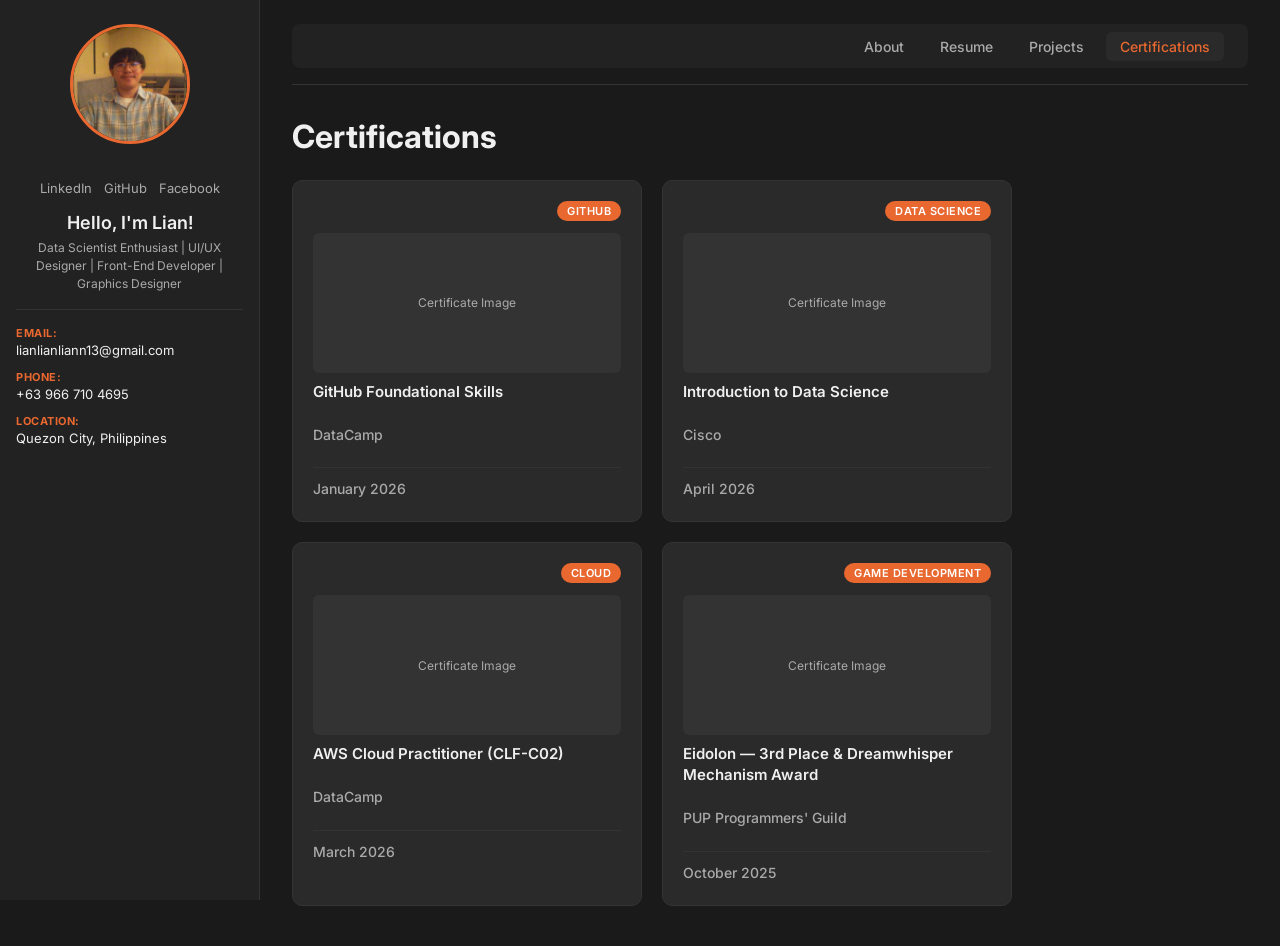
==== certifications.html @ b94e9b2d "fix: certs information" ====
<!DOCTYPE html>
<html lang="en">
<head>
    <meta charset="UTF-8">
    <meta name="viewport" content="width=device-width, initial-scale=1.0">
    <title>Certifications - Portfolio ni Lian</title>
    <link rel="preconnect" href="https://fonts.googleapis.com">
    <link rel="preconnect" href="https://fonts.gstatic.com" crossorigin>
    <link href="https://fonts.googleapis.com/css2?family=Inter:wght@300;400;500;600;700&display=swap" rel="stylesheet">
    <!-- External CSS -->
    <link rel="stylesheet" href="style.css">
</head>
<body>

    <div class="layout-wrapper">

        <!-- SIDEBAR -->
        <aside class="sidebar">

            <!-- Profile Picture -->
            <img src="lian-luigi-paredes.jpg"
                alt="Profile Picture"
                class="profile-pic"/>

            <br />

            <!-- Social Links -->
            <div class="social-links">
                <a href="https://www.linkedin.com/in/lian-paredes-87608a298/" target="_blank">LinkedIn</a>
                <a href="https://github.com/lianlianliann" target="_blank">GitHub</a>
                <a href="https://www.facebook.com/ventura.lian/" target="_blank">Facebook</a>
            </div>

            <div class="sidebar-intro">
                <h2>Hello, I'm Lian!</h2>
                <p>Data Scientist Enthusiast | UI/UX Designer | Front-End Developer | Graphics Designer</p>
            </div>

            <hr class="sidebar-divider"/>

            <!-- Contact Details -->
            <ul class="contact-list">
                <li>
                    <strong>Email:</strong>
                    <p>lianlianliann13@gmail.com</p>
                </li>
                <li>
                    <strong>Phone:</strong>
                    <p>+63 966 710 4695</p>
                </li>
                <li>
                    <strong>Location:</strong>
                    <p>Quezon City, Philippines</p>
                </li>
            </ul>

        </aside>

        <!-- MAIN CONTENT -->
        <main class="main-content">

            <!-- NAVIGATION -->
            <nav class="navbar">
                <ul class="nav-links">
                    <li><a href="index.html">About</a></li>
                    <li><a href="resume.html">Resume</a></li>
                    <li><a href="projects.html">Projects</a></li>
                    <li><a href="certifications.html" class="active">Certifications</a></li>
                </ul>
            </nav>

            <hr class="nav-divider"/>

            <!-- CERTIFICATIONS SECTION -->
            <section id="certifications" class="section">
                <h1 class="page-title">Certifications</h1>

                <div class="certifications-grid">

                    <!-- CERTIFICATION 1 -->
                    <div class="cert-card">
                        <div class="cert-header">
                            <span class="cert-category">GitHub</span>
                        </div>
                        <a href="#" target="_blank" class="cert-image-link">
                            <div class="cert-image-placeholder">
                                <p>Certificate Image</p>
                            </div>
                        </a>
                        <h3 class="cert-title">GitHub Foundational Skills</h3>
                        <p class="cert-issuer">DataCamp</p>
                        <p class="cert-date">January 2026</p>
                    </div>

                    <!-- CERTIFICATION 2 -->
                    <div class="cert-card">
                        <div class="cert-header">
                            <span class="cert-category">Data Science</span>
                        </div>
                        <a href="#" target="_blank" class="cert-image-link">
                            <div class="cert-image-placeholder">
                                <p>Certificate Image</p>
                            </div>
                        </a>
                        <h3 class="cert-title">Introduction to Data Science</h3>
                        <p class="cert-issuer">Cisco</p>
                        <p class="cert-date">April 2026</p>
                    </div>

                    <!-- CERTIFICATION 3 -->
                    <div class="cert-card">
                        <div class="cert-header">
                            <span class="cert-category">Cloud</span>
                        </div>
                        <a href="#" target="_blank" class="cert-image-link">
                            <div class="cert-image-placeholder">
                                <p>Certificate Image</p>
                            </div>
                        </a>
                        <h3 class="cert-title">AWS Cloud Practitioner (CLF-C02)</h3>
                        <p class="cert-issuer">DataCamp</p>
                        <p class="cert-date">March 2026</p>
                    </div>

                    <!-- CERTIFICATION 4 -->
                    <div class="cert-card">
                        <div class="cert-header">
                            <span class="cert-category">Game Development</span>
                        </div>
                        <a href="#" target="_blank" class="cert-image-link">
                            <div class="cert-image-placeholder">
                                <p>Certificate Image</p>
                            </div>
                        </a>
                        <h3 class="cert-title">Eidolon — 3rd Place &amp; Dreamwhisper Mechanism Award</h3>
                        <p class="cert-issuer">PUP Programmers' Guild</p>
                        <p class="cert-date">October 2025</p>
                    </div>

                </div>

            </section>

        </main>

    </div>

</body>
</html>
---- style.css ----
/* ================================
   INDEX
================================ */


/* ================================
   CSS VARIABLES (THEME COLORS)
================================ */
:root {
    --bg-main: #1a1a1a;
    --bg-sidebar: #222222;
    --bg-card: #2a2a2a;
    --text-primary: #f0f0f0;
    --text-secondary: #aaaaaa;
    --accent: #e86830;
    --border: #333333;
}

/* ================================
   RESET & BASE STYLES
================================ */
* {
    margin: 0;
    padding: 0;
    box-sizing: border-box;
}

html {
    scroll-behavior: smooth;
}

body {
    font-family: 'Inter', sans-serif;
    background-color: var(--bg-main);
    color: var(--text-primary);
}

/* ================================
   LAYOUT
================================ */
.layout-wrapper {
    display: flex;
    min-height: 100vh;
}

.sidebar {
    width: 260px;
    min-width: 260px;
    background-color: var(--bg-sidebar);
    border-right: 1px solid var(--border);
    padding: 24px 16px;
    position: fixed;
    top: 0;
    left: 0;
    height: 100vh;
    overflow-y: auto;
}

.main-content {
    margin-left: 260px;
    flex: 1;
    padding: 24px 32px;
}

/* ================================
   SIDEBAR
================================ */
.profile-pic {
    width: 120px;
    height: 120px;
    border-radius: 50%;
    border: 3px solid var(--accent);
    display: block;
    margin: 0 auto 16px auto;
    object-fit: cover;
}

.social-links {
    display: flex;
    justify-content: center;
    gap: 12px;
    margin-bottom: 16px;
}

.social-links a {
    color: var(--text-secondary);
    text-decoration: none;
    font-size: 13px;
    transition: color 0.2s ease;
}

.social-links a:hover {
    color: var(--accent);
}

.sidebar-intro {
    text-align: center;
    margin-bottom: 16px;
}

.sidebar-intro h2 {
    font-size: 18px;
    font-weight: 600;
    color: var(--text-primary);
    margin-bottom: 6px;
}

.sidebar-intro p {
    font-size: 12px;
    color: var(--text-secondary);
    line-height: 1.5;
}

.sidebar-divider {
    border: none;
    border-top: 1px solid var(--border);
    margin: 16px 0;
}

.contact-list {
    list-style: none;
    display: flex;
    flex-direction: column;
    gap: 12px;
}

.contact-list li {
    display: flex;
    flex-direction: column;
    gap: 2px;
}

.contact-list strong {
    font-size: 11px;
    text-transform: uppercase;
    letter-spacing: 0.5px;
    color: var(--accent);
}

.contact-list p {
    font-size: 13px;
    color: var(--text-primary);
    margin: 0;
}

/* ================================
   NAVIGATION
================================ */
.navbar {
    display: flex;
    justify-content: flex-end;
    align-items: center;
    background-color: var(--bg-sidebar);
    border-radius: 8px;
    padding: 12px 24px;
}

.nav-links {
    list-style: none;
    display: flex;
    gap: 8px;
    margin: 0;
    padding: 0;
}

.nav-links li a {
    text-decoration: none;
    color: var(--text-secondary);
    font-size: 14px;
    font-weight: 500;
    padding: 6px 14px;
    border-radius: 6px;
    transition: color 0.2s ease, background-color 0.2s ease;
}

.nav-links li a:hover {
    color: var(--accent);
    background-color: var(--bg-card);
}

.nav-links li a.active {
    color: var(--accent);
    background-color: var(--bg-card);
}

.nav-divider {
    border: none;
    border-top: 1px solid var(--border);
    margin: 16px 0;
}

/* ================================
   SECTIONS (SHARED)
================================ */
.section {
    padding: 16px 0;
}

.page-title {
    font-size: 32px;
    font-weight: 700;
    color: var(--text-primary);
    margin-bottom: 8px;
}

.section-title {
    font-size: 22px;
    font-weight: 600;
    color: var(--text-primary);
    margin-top: 32px;
    margin-bottom: 8px;
    padding-bottom: 8px;
    display: inline-block;
    border-bottom: 3px solid var(--accent);
}

.section p {
    font-size: 14px;
    color: var(--text-secondary);
    line-height: 1.8;
    max-width: 720px;
    margin-top: 12px;
}

/* ================================
   WHAT I DO CARDS
================================ */
.cards-grid {
    display: grid;
    grid-template-columns: repeat(2, 1fr);
    gap: 16px;
    margin-top: 16px;
    max-width: 720px;
}

.card {
    background-color: var(--bg-card);
    border: 1px solid var(--border);
    border-radius: 10px;
    padding: 20px;
    transition: transform 0.2s ease, border-color 0.2s ease;
}

.card:hover {
    transform: translateY(-4px);
    border-color: var(--accent);
}

.card h4 {
    font-size: 15px;
    font-weight: 600;
    color: var(--text-primary);
    margin-bottom: 8px;
}

.card p {
    font-size: 13px;
    color: var(--text-secondary);
    line-height: 1.6;
    margin: 0;
}

/* ================================
   TECHNICAL SKILLS
================================ */
.skills-grid {
    display: grid;
    grid-template-columns: repeat(2, 1fr);
    gap: 16px;
    margin-top: 16px;
    max-width: 720px;
}

.skill-category {
    background-color: var(--bg-card);
    border: 1px solid var(--border);
    border-radius: 10px;
    padding: 20px;
    transition: border-color 0.2s ease;
}

.skill-category:hover {
    border-color: var(--accent);
}

.skill-category h3 {
    font-size: 14px;
    font-weight: 600;
    color: var(--accent);
    margin-bottom: 12px;
    padding-bottom: 8px;
    border-bottom: 1px solid var(--border);
}

.skill-category ul {
    list-style: none;
    display: flex;
    flex-direction: column;
    gap: 6px;
}

.skill-category ul li {
    font-size: 13px;
    color: var(--text-secondary);
    padding: 4px 0;
    padding-left: 12px;
    border-left: 2px solid var(--accent);
    transition: color 0.2s ease;
}

.skill-category ul li:hover {
    color: var(--text-primary);
}

/* ================================
   RESUME
================================ */


/* ================================
   DOWNLOAD BUTTON
================================ */
.download-btn {
    display: inline-block;
    padding: 10px 24px;
    background-color: var(--accent);
    color: #ffffff;
    text-decoration: none;
    border-radius: 8px;
    font-size: 14px;
    font-weight: 600;
    transition: opacity 0.2s ease, transform 0.2s ease;
}

.download-btn:hover {
    opacity: 0.85;
    transform: translateY(-2px);
}

/* ================================
   PAGE TITLE WRAPPER
================================ */
.page-title-wrapper {
    display: flex;
    align-items: center;
    justify-content: space-between;
    max-width: 720px;
    margin-bottom: 8px;
}

.page-title-wrapper .download-btn {
    font-size: 12px;
    padding: 6px 16px;
    margin: 0;
}

/* ================================
   EDUCATION & EXPERIENCE TIMELINE
================================ */
.timeline {
    display: flex;
    flex-direction: column;
    margin-top: 16px;
    max-width: 720px;
    border-left: 2px solid var(--border);
    padding-left: 24px;
}

.timeline-item {
    position: relative;
    padding-bottom: 32px;
}

.timeline-item:last-child {
    padding-bottom: 0;
}

.timeline-dot {
    width: 12px;
    height: 12px;
    background-color: var(--accent);
    border-radius: 50%;
    position: absolute;
    left: -30.5px;
    top: 1px;
}

.timeline-content h3 {
    font-size: 15px;
    font-weight: 600;
    color: var(--text-primary);
    margin-bottom: 4px;
}

.timeline-date {
    font-size: 13px;
    color: var(--accent);
    font-weight: 500;
    display: block;
    margin-bottom: 6px;
}

.timeline-content p {
    font-size: 13px;
    color: var(--text-secondary);
    margin: 0;
    margin-bottom: 6px;
    line-height: 1.6;
}

/* ================================
   AFFILIATIONS & ORGANIZATIONS
================================ */
.affiliations-grid {
    display: grid;
    grid-template-columns: repeat(2, 1fr);
    gap: 16px;
    margin-top: 16px;
    max-width: 720px;
}

.affiliation-card {
    background-color: var(--bg-card);
    border: 1px solid var(--border);
    border-radius: 10px;
    padding: 20px;
    transition: border-color 0.2s ease, transform 0.2s ease;
}

.affiliation-card:hover {
    border-color: var(--accent);
    transform: translateY(-4px);
}

.affiliation-card h3 {
    font-size: 15px;
    font-weight: 600;
    color: var(--text-primary);
    margin-bottom: 6px;
}

.affiliation-role {
    font-size: 12px;
    color: var(--accent);
    font-weight: 500;
    display: block;
    margin-bottom: 4px;
}

.affiliation-date {
    font-size: 12px;
    color: var(--text-secondary);
    display: block;
    margin-bottom: 10px;
}

.affiliation-card p {
    font-size: 13px;
    color: var(--text-secondary);
    line-height: 1.6;
    margin: 0;
}

/* ================================
   PROJECTS BASE
================================ */
.project-list {
    display: flex;
    flex-direction: column;
    gap: 40px;
    margin-top: 24px;
    max-width: 520px;
}

/* ================================
   PROJECTS CARDS
================================ */
.project-card {
    display: flex;
    flex-direction: column;
    gap: 16px;
    background-color: var(--bg-card);
    border: 1px solid var(--border);
    border-radius: 10px;
    overflow: hidden;
    transition: border-color 0.2s ease, transform 0.2s ease;
}

.project-card:hover {
    border-color: var(--accent);
    transform: translateY(-4px);
}

.project-image-placeholder {
    width: 100%;
    height: 180px;
    background-color: var(--border);
    display: flex;
    align-items: center;
    justify-content: center;
}

.project-image-placeholder p {
    font-size: 13px;
    color: var(--text-secondary);
    margin: 0;
}

.project-info {
    padding: 0 20px 20px 20px;
}

.project-info h2 {
    font-size: 20px;
    font-weight: 700;
    color: var(--text-primary);
    margin-bottom: 10px;
}

.project-info p {
    font-size: 13px;
    color: var(--text-secondary);
    line-height: 1.8;
    margin: 0;
}

/* ================================
   PROJECTS TAGS & BUTTON
================================ */

.project-tags {
    display: flex;
    flex-wrap: wrap;
    gap: 8px;
    margin-top: 16px;
    margin-bottom: 16px;
}

.tag {
    font-size: 12px;
    font-weight: 500;
    color: var(--accent);
    background-color: var(--bg-main);
    border: 1px solid var(--accent);
    border-radius: 20px;
    padding: 4px 12px;
    transition: background-color 0.2s ease, color 0.2s ease;
}

.tag:hover {
    background-color: var(--accent);
    color: #ffffff;
}

.demo-btn {
    display: inline-flex;
    align-items: center;
    gap: 6px;
    font-size: 13px;
    font-weight: 600;
    color: var(--text-primary);
    text-decoration: none;
    border: 1px solid var(--border);
    border-radius: 8px;
    padding: 8px 16px;
    transition: background-color 0.2s ease, border-color 0.2s ease;
}

.demo-btn:hover {
    background-color: var(--accent);
    border-color: var(--accent);
}

/* ================================
   CERTIFICATIONS BASE
================================ */
.certifications-grid {
    display: grid;
    grid-template-columns: repeat(2, 1fr);
    gap: 20px;
    margin-top: 24px;
    max-width: 720px;
}

/* ================================
   CERTIFICATIONS CARDS
================================ */
.cert-card {
    background-color: var(--bg-card);
    border: 1px solid var(--border);
    border-radius: 10px;
    padding: 20px;
    display: flex;
    flex-direction: column;
    gap: 8px;
    transition: border-color 0.2s ease, transform 0.2s ease;
}

.cert-card:hover {
    border-color: var(--accent);
    transform: translateY(-4px);
}

.cert-title {
    font-size: 15px;
    font-weight: 600;
    color: var(--text-primary);
    line-height: 1.4;
}

.cert-issuer {
    font-size: 13px;
    font-weight: 500;
    color: var(--text-secondary);
    margin: 0;
}

/* ================================
   CERTIFICATIONS DATE & CATEGORY
================================ */
.cert-header {
    display: flex;
    justify-content: flex-end;
    margin-bottom: 4px;
}

.cert-category {
    font-size: 11px;
    font-weight: 600;
    color: #ffffff;
    background-color: var(--accent);
    border-radius: 20px;
    padding: 3px 10px;
    text-transform: uppercase;
    letter-spacing: 0.5px;
}

.cert-date {
    font-size: 12px;
    color: var(--accent);
    font-weight: 500;
    margin: 0;
    margin-top: auto;
    padding-top: 8px;
    border-top: 1px solid var(--border);
}

/* ================================
   CERTIFICATIONS CARD IMAGE
================================ */
.cert-image-link {
    display: block;
    text-decoration: none;
}

.cert-image-placeholder {
    width: 100%;
    height: 140px;
    background-color: var(--border);
    border-radius: 6px;
    display: flex;
    align-items: center;
    justify-content: center;
    transition: opacity 0.2s ease;
}

.cert-image-placeholder:hover {
    opacity: 0.75;
}

.cert-image-placeholder p {
    font-size: 12px;
    color: var(--text-secondary);
    margin: 0;
}
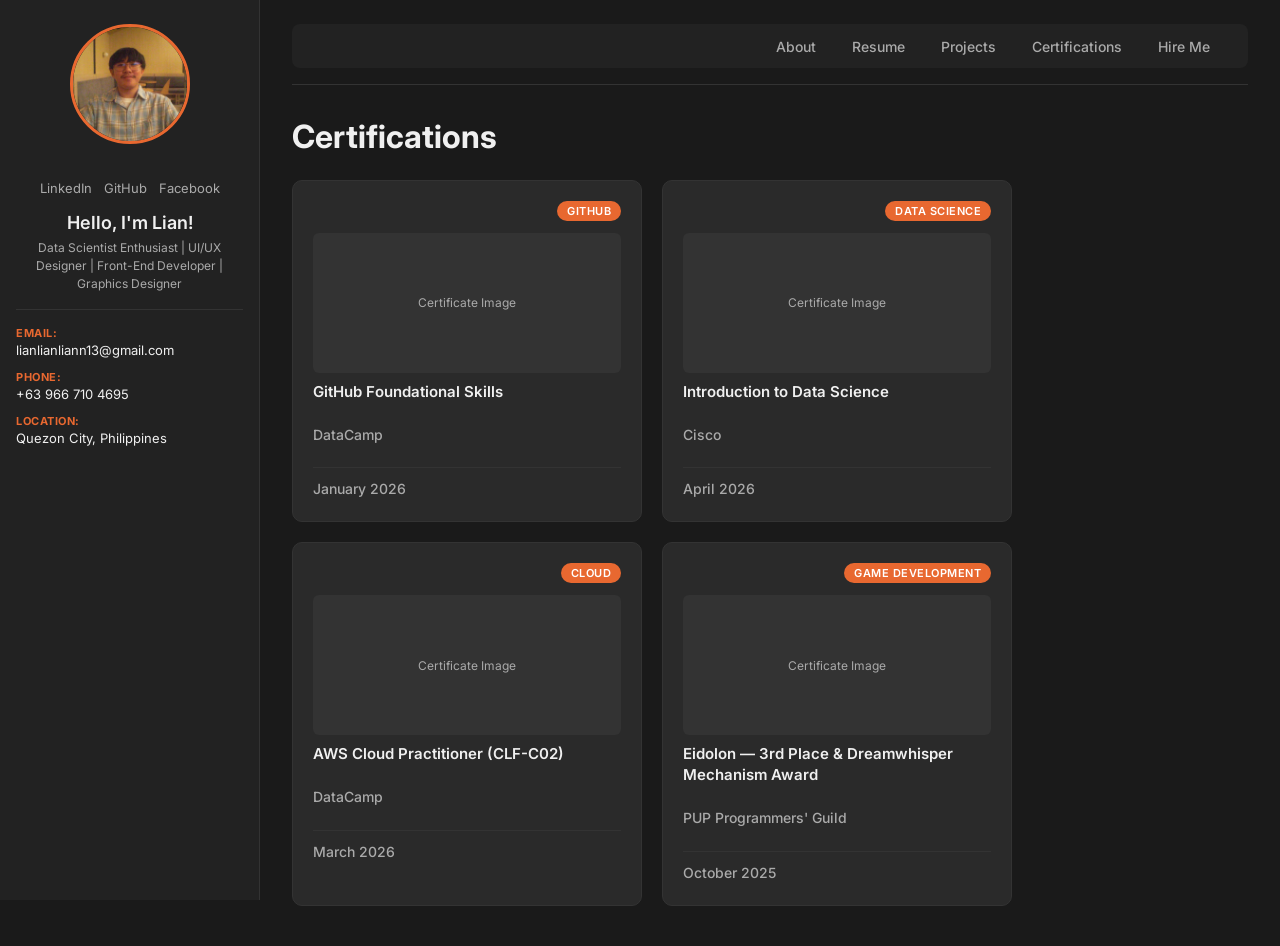
==== commit eb86fbed: "feat: add base hire me page HTML structure" ====
--- a/certifications.html
+++ b/certifications.html
@@ -61,11 +61,12 @@
 
             <!-- NAVIGATION -->
             <nav class="navbar">
-                <ul class="nav-links">
+                 <ul class="nav-links">
                     <li><a href="index.html">About</a></li>
                     <li><a href="resume.html">Resume</a></li>
                     <li><a href="projects.html">Projects</a></li>
-                    <li><a href="certifications.html" class="active">Certifications</a></li>
+                    <li><a href="certifications.html">Certifications</a></li>
+                    <li><a href="hire-me.html">Hire Me</a></li>
                 </ul>
             </nav>
 
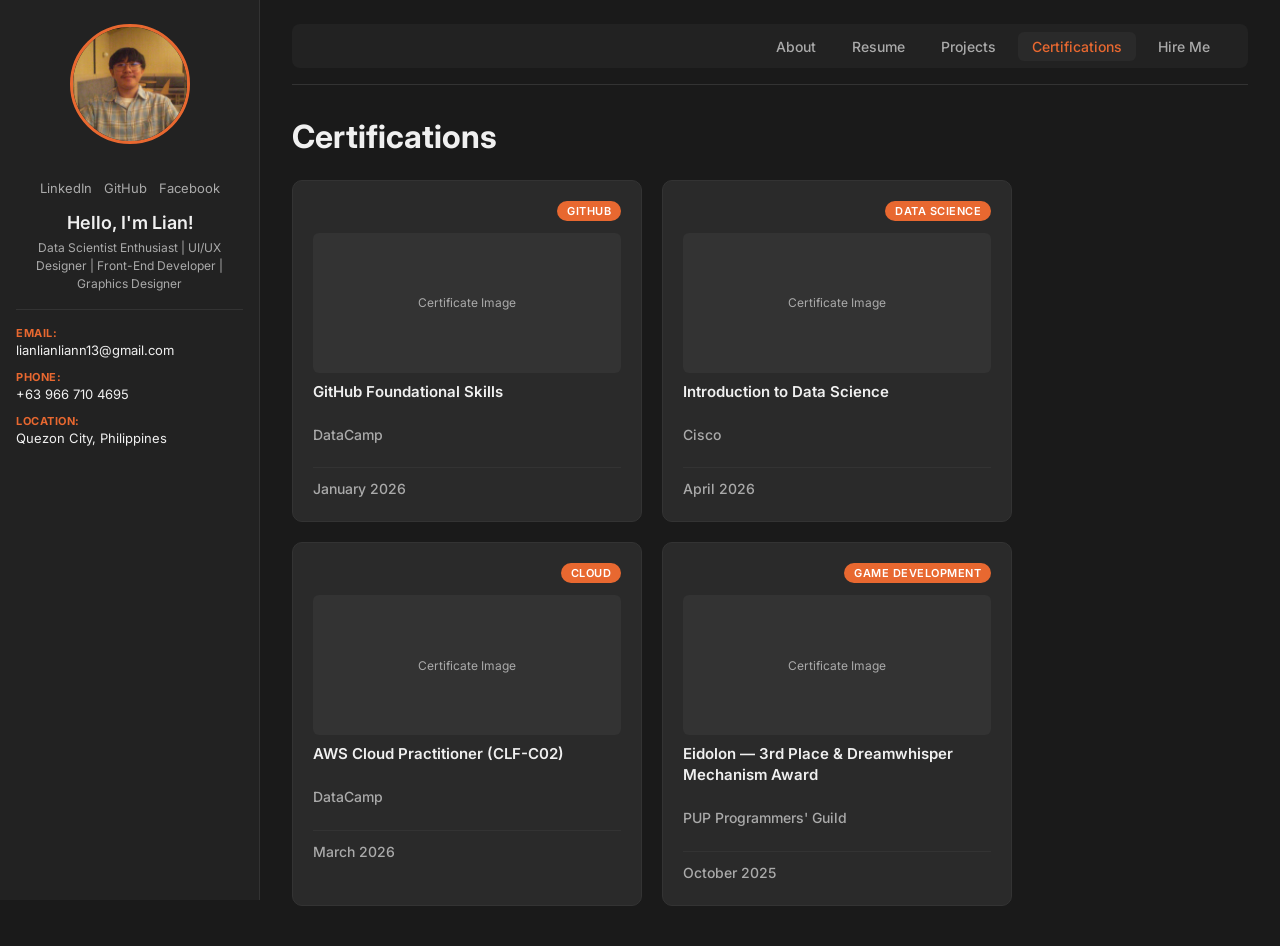
==== commit f201692d: "fix: nav bars of projects and certifications" ====
--- a/certifications.html
+++ b/certifications.html
@@ -8,7 +8,7 @@
     <link rel="preconnect" href="https://fonts.gstatic.com" crossorigin>
     <link href="https://fonts.googleapis.com/css2?family=Inter:wght@300;400;500;600;700&display=swap" rel="stylesheet">
     <!-- External CSS -->
-    <link rel="stylesheet" href="style.css">
+    <link rel="stylesheet" href="css/style.css">
 </head>
 <body>
 
@@ -18,7 +18,7 @@
         <aside class="sidebar">
 
             <!-- Profile Picture -->
-            <img src="lian-luigi-paredes.jpg"
+            <img src="images/lian-luigi-paredes.jpg"
                 alt="Profile Picture"
                 class="profile-pic"/>
 
@@ -65,7 +65,7 @@
                     <li><a href="index.html">About</a></li>
                     <li><a href="resume.html">Resume</a></li>
                     <li><a href="projects.html">Projects</a></li>
-                    <li><a href="certifications.html">Certifications</a></li>
+                    <li><a href="certifications.html" class="active">Certifications</a></li>
                     <li><a href="hire-me.html">Hire Me</a></li>
                 </ul>
             </nav>
--- a/css/style.css
+++ b/css/style.css
@@ -0,0 +1,837 @@
+/* ================================
+   INDEX
+================================ */
+
+
+/* ================================
+   CSS VARIABLES (THEME COLORS)
+================================ */
+:root {
+    --bg-main: #1a1a1a;
+    --bg-sidebar: #222222;
+    --bg-card: #2a2a2a;
+    --text-primary: #f0f0f0;
+    --text-secondary: #aaaaaa;
+    --accent: #e86830;
+    --border: #333333;
+}
+
+/* ================================
+   RESET & BASE STYLES
+================================ */
+* {
+    margin: 0;
+    padding: 0;
+    box-sizing: border-box;
+}
+
+html {
+    scroll-behavior: smooth;
+}
+
+body {
+    font-family: 'Inter', sans-serif;
+    background-color: var(--bg-main);
+    color: var(--text-primary);
+}
+
+/* ================================
+   LAYOUT
+================================ */
+.layout-wrapper {
+    display: flex;
+    min-height: 100vh;
+}
+
+.sidebar {
+    width: 260px;
+    min-width: 260px;
+    background-color: var(--bg-sidebar);
+    border-right: 1px solid var(--border);
+    padding: 24px 16px;
+    position: fixed;
+    top: 0;
+    left: 0;
+    height: 100vh;
+    overflow-y: auto;
+}
+
+.main-content {
+    margin-left: 260px;
+    flex: 1;
+    padding: 24px 32px;
+}
+
+/* ================================
+   SIDEBAR
+================================ */
+.profile-pic {
+    width: 120px;
+    height: 120px;
+    border-radius: 50%;
+    border: 3px solid var(--accent);
+    display: block;
+    margin: 0 auto 16px auto;
+    object-fit: cover;
+}
+
+.social-links {
+    display: flex;
+    justify-content: center;
+    gap: 12px;
+    margin-bottom: 16px;
+}
+
+.social-links a {
+    color: var(--text-secondary);
+    text-decoration: none;
+    font-size: 13px;
+    transition: color 0.2s ease;
+}
+
+.social-links a:hover {
+    color: var(--accent);
+}
+
+.sidebar-intro {
+    text-align: center;
+    margin-bottom: 16px;
+}
+
+.sidebar-intro h2 {
+    font-size: 18px;
+    font-weight: 600;
+    color: var(--text-primary);
+    margin-bottom: 6px;
+}
+
+.sidebar-intro p {
+    font-size: 12px;
+    color: var(--text-secondary);
+    line-height: 1.5;
+}
+
+.sidebar-divider {
+    border: none;
+    border-top: 1px solid var(--border);
+    margin: 16px 0;
+}
+
+.contact-list {
+    list-style: none;
+    display: flex;
+    flex-direction: column;
+    gap: 12px;
+}
+
+.contact-list li {
+    display: flex;
+    flex-direction: column;
+    gap: 2px;
+}
+
+.contact-list strong {
+    font-size: 11px;
+    text-transform: uppercase;
+    letter-spacing: 0.5px;
+    color: var(--accent);
+}
+
+.contact-list p {
+    font-size: 13px;
+    color: var(--text-primary);
+    margin: 0;
+}
+
+/* ================================
+   NAVIGATION
+================================ */
+.navbar {
+    display: flex;
+    justify-content: flex-end;
+    align-items: center;
+    background-color: var(--bg-sidebar);
+    border-radius: 8px;
+    padding: 12px 24px;
+}
+
+.nav-links {
+    list-style: none;
+    display: flex;
+    gap: 8px;
+    margin: 0;
+    padding: 0;
+}
+
+.nav-links li a {
+    text-decoration: none;
+    color: var(--text-secondary);
+    font-size: 14px;
+    font-weight: 500;
+    padding: 6px 14px;
+    border-radius: 6px;
+    transition: color 0.2s ease, background-color 0.2s ease;
+}
+
+.nav-links li a:hover {
+    color: var(--accent);
+    background-color: var(--bg-card);
+}
+
+.nav-links li a.active {
+    color: var(--accent);
+    background-color: var(--bg-card);
+}
+
+.nav-divider {
+    border: none;
+    border-top: 1px solid var(--border);
+    margin: 16px 0;
+}
+
+/* ================================
+   SECTIONS (SHARED)
+================================ */
+.section {
+    padding: 16px 0;
+}
+
+.page-title {
+    font-size: 32px;
+    font-weight: 700;
+    color: var(--text-primary);
+    margin-bottom: 8px;
+}
+
+.section-title {
+    font-size: 22px;
+    font-weight: 600;
+    color: var(--text-primary);
+    margin-top: 32px;
+    margin-bottom: 8px;
+    padding-bottom: 8px;
+    display: inline-block;
+    border-bottom: 3px solid var(--accent);
+}
+
+.section p {
+    font-size: 14px;
+    color: var(--text-secondary);
+    line-height: 1.8;
+    max-width: 720px;
+    margin-top: 12px;
+}
+
+/* ================================
+   WHAT I DO CARDS
+================================ */
+.cards-grid {
+    display: grid;
+    grid-template-columns: repeat(2, 1fr);
+    gap: 16px;
+    margin-top: 16px;
+    max-width: 720px;
+}
+
+.card {
+    background-color: var(--bg-card);
+    border: 1px solid var(--border);
+    border-radius: 10px;
+    padding: 20px;
+    transition: transform 0.2s ease, border-color 0.2s ease;
+}
+
+.card:hover {
+    transform: translateY(-4px);
+    border-color: var(--accent);
+}
+
+.card h4 {
+    font-size: 15px;
+    font-weight: 600;
+    color: var(--text-primary);
+    margin-bottom: 8px;
+}
+
+.card p {
+    font-size: 13px;
+    color: var(--text-secondary);
+    line-height: 1.6;
+    margin: 0;
+}
+
+/* ================================
+   TECHNICAL SKILLS
+================================ */
+.skills-grid {
+    display: grid;
+    grid-template-columns: repeat(2, 1fr);
+    gap: 16px;
+    margin-top: 16px;
+    max-width: 720px;
+}
+
+.skill-category {
+    background-color: var(--bg-card);
+    border: 1px solid var(--border);
+    border-radius: 10px;
+    padding: 20px;
+    transition: border-color 0.2s ease;
+}
+
+.skill-category:hover {
+    border-color: var(--accent);
+}
+
+.skill-category h3 {
+    font-size: 14px;
+    font-weight: 600;
+    color: var(--accent);
+    margin-bottom: 12px;
+    padding-bottom: 8px;
+    border-bottom: 1px solid var(--border);
+}
+
+.skill-category ul {
+    list-style: none;
+    display: flex;
+    flex-direction: column;
+    gap: 6px;
+}
+
+.skill-category ul li {
+    font-size: 13px;
+    color: var(--text-secondary);
+    padding: 4px 0;
+    padding-left: 12px;
+    border-left: 2px solid var(--accent);
+    transition: color 0.2s ease;
+}
+
+.skill-category ul li:hover {
+    color: var(--text-primary);
+}
+
+/* ================================
+   RESUME
+================================ */
+
+
+/* ================================
+   DOWNLOAD BUTTON
+================================ */
+.download-btn {
+    display: inline-block;
+    padding: 10px 24px;
+    background-color: var(--accent);
+    color: #ffffff;
+    text-decoration: none;
+    border-radius: 8px;
+    font-size: 14px;
+    font-weight: 600;
+    transition: opacity 0.2s ease, transform 0.2s ease;
+}
+
+.download-btn:hover {
+    opacity: 0.85;
+    transform: translateY(-2px);
+}
+
+/* ================================
+   PAGE TITLE WRAPPER
+================================ */
+.page-title-wrapper {
+    display: flex;
+    align-items: center;
+    justify-content: space-between;
+    max-width: 720px;
+    margin-bottom: 8px;
+}
+
+.page-title-wrapper .download-btn {
+    font-size: 12px;
+    padding: 6px 16px;
+    margin: 0;
+}
+
+/* ================================
+   EDUCATION & EXPERIENCE TIMELINE
+================================ */
+.timeline {
+    display: flex;
+    flex-direction: column;
+    margin-top: 16px;
+    max-width: 720px;
+    border-left: 2px solid var(--border);
+    padding-left: 24px;
+}
+
+.timeline-item {
+    position: relative;
+    padding-bottom: 32px;
+}
+
+.timeline-item:last-child {
+    padding-bottom: 0;
+}
+
+.timeline-dot {
+    width: 12px;
+    height: 12px;
+    background-color: var(--accent);
+    border-radius: 50%;
+    position: absolute;
+    left: -30.5px;
+    top: 1px;
+}
+
+.timeline-content h3 {
+    font-size: 15px;
+    font-weight: 600;
+    color: var(--text-primary);
+    margin-bottom: 4px;
+}
+
+.timeline-date {
+    font-size: 13px;
+    color: var(--accent);
+    font-weight: 500;
+    display: block;
+    margin-bottom: 6px;
+}
+
+.timeline-content p {
+    font-size: 13px;
+    color: var(--text-secondary);
+    margin: 0;
+    margin-bottom: 6px;
+    line-height: 1.6;
+}
+
+/* ================================
+   AFFILIATIONS & ORGANIZATIONS
+================================ */
+.affiliations-grid {
+    display: grid;
+    grid-template-columns: repeat(2, 1fr);
+    gap: 16px;
+    margin-top: 16px;
+    max-width: 720px;
+}
+
+.affiliation-card {
+    background-color: var(--bg-card);
+    border: 1px solid var(--border);
+    border-radius: 10px;
+    padding: 20px;
+    transition: border-color 0.2s ease, transform 0.2s ease;
+}
+
+.affiliation-card:hover {
+    border-color: var(--accent);
+    transform: translateY(-4px);
+}
+
+.affiliation-card h3 {
+    font-size: 15px;
+    font-weight: 600;
+    color: var(--text-primary);
+    margin-bottom: 6px;
+}
+
+.affiliation-role {
+    font-size: 12px;
+    color: var(--accent);
+    font-weight: 500;
+    display: block;
+    margin-bottom: 4px;
+}
+
+.affiliation-date {
+    font-size: 12px;
+    color: var(--text-secondary);
+    display: block;
+    margin-bottom: 10px;
+}
+
+.affiliation-card p {
+    font-size: 13px;
+    color: var(--text-secondary);
+    line-height: 1.6;
+    margin: 0;
+}
+
+/* ================================
+   PROJECTS BASE
+================================ */
+.project-list {
+    display: flex;
+    flex-direction: column;
+    gap: 40px;
+    margin-top: 24px;
+    max-width: 520px;
+}
+
+/* ================================
+   PROJECTS CARDS
+================================ */
+.project-card {
+    display: flex;
+    flex-direction: column;
+    gap: 16px;
+    background-color: var(--bg-card);
+    border: 1px solid var(--border);
+    border-radius: 10px;
+    overflow: hidden;
+    transition: border-color 0.2s ease, transform 0.2s ease;
+}
+
+.project-card:hover {
+    border-color: var(--accent);
+    transform: translateY(-4px);
+}
+
+.project-image-placeholder {
+    width: 100%;
+    height: 180px;
+    background-color: var(--border);
+    display: flex;
+    align-items: center;
+    justify-content: center;
+}
+
+.project-image-placeholder p {
+    font-size: 13px;
+    color: var(--text-secondary);
+    margin: 0;
+}
+
+.project-info {
+    padding: 0 20px 20px 20px;
+}
+
+.project-info h2 {
+    font-size: 20px;
+    font-weight: 700;
+    color: var(--text-primary);
+    margin-bottom: 10px;
+}
+
+.project-info p {
+    font-size: 13px;
+    color: var(--text-secondary);
+    line-height: 1.8;
+    margin: 0;
+}
+
+/* ================================
+   PROJECTS TAGS & BUTTON
+================================ */
+
+.project-tags {
+    display: flex;
+    flex-wrap: wrap;
+    gap: 8px;
+    margin-top: 16px;
+    margin-bottom: 16px;
+}
+
+.tag {
+    font-size: 12px;
+    font-weight: 500;
+    color: var(--accent);
+    background-color: var(--bg-main);
+    border: 1px solid var(--accent);
+    border-radius: 20px;
+    padding: 4px 12px;
+    transition: background-color 0.2s ease, color 0.2s ease;
+}
+
+.tag:hover {
+    background-color: var(--accent);
+    color: #ffffff;
+}
+
+.demo-btn {
+    display: inline-flex;
+    align-items: center;
+    gap: 6px;
+    font-size: 13px;
+    font-weight: 600;
+    color: var(--text-primary);
+    text-decoration: none;
+    border: 1px solid var(--border);
+    border-radius: 8px;
+    padding: 8px 16px;
+    transition: background-color 0.2s ease, border-color 0.2s ease;
+}
+
+.demo-btn:hover {
+    background-color: var(--accent);
+    border-color: var(--accent);
+}
+
+/* ================================
+   CERTIFICATIONS BASE
+================================ */
+.certifications-grid {
+    display: grid;
+    grid-template-columns: repeat(2, 1fr);
+    gap: 20px;
+    margin-top: 24px;
+    max-width: 720px;
+}
+
+/* ================================
+   CERTIFICATIONS CARDS
+================================ */
+.cert-card {
+    background-color: var(--bg-card);
+    border: 1px solid var(--border);
+    border-radius: 10px;
+    padding: 20px;
+    display: flex;
+    flex-direction: column;
+    gap: 8px;
+    transition: border-color 0.2s ease, transform 0.2s ease;
+}
+
+.cert-card:hover {
+    border-color: var(--accent);
+    transform: translateY(-4px);
+}
+
+.cert-title {
+    font-size: 15px;
+    font-weight: 600;
+    color: var(--text-primary);
+    line-height: 1.4;
+}
+
+.cert-issuer {
+    font-size: 13px;
+    font-weight: 500;
+    color: var(--text-secondary);
+    margin: 0;
+}
+
+/* ================================
+   CERTIFICATIONS DATE & CATEGORY
+================================ */
+.cert-header {
+    display: flex;
+    justify-content: flex-end;
+    margin-bottom: 4px;
+}
+
+.cert-category {
+    font-size: 11px;
+    font-weight: 600;
+    color: #ffffff;
+    background-color: var(--accent);
+    border-radius: 20px;
+    padding: 3px 10px;
+    text-transform: uppercase;
+    letter-spacing: 0.5px;
+}
+
+.cert-date {
+    font-size: 12px;
+    color: var(--accent);
+    font-weight: 500;
+    margin: 0;
+    margin-top: auto;
+    padding-top: 8px;
+    border-top: 1px solid var(--border);
+}
+
+/* ================================
+   CERTIFICATIONS CARD IMAGE
+================================ */
+.cert-image-link {
+    display: block;
+    text-decoration: none;
+}
+
+.cert-image-placeholder {
+    width: 100%;
+    height: 140px;
+    background-color: var(--border);
+    border-radius: 6px;
+    display: flex;
+    align-items: center;
+    justify-content: center;
+    transition: opacity 0.2s ease;
+}
+
+.cert-image-placeholder:hover {
+    opacity: 0.75;
+}
+
+.cert-image-placeholder p {
+    font-size: 12px;
+    color: var(--text-secondary);
+    margin: 0;
+}
+
+/* ================================
+   HIRE ME BASE
+================================ */
+.work-together {
+    display: flex;
+    gap: 12px;
+    margin-top: 20px;
+    max-width: 720px;
+}
+
+/* ================================
+   AVAILABILITY STATUS
+================================ */
+.availability-card {
+    display: flex;
+    flex-direction: column;
+    gap: 12px;
+    margin-top: 16px;
+    max-width: 720px;
+    background-color: var(--bg-card);
+    border: 1px solid var(--border);
+    border-radius: 10px;
+    padding: 20px;
+}
+
+.availability-item {
+    display: flex;
+    align-items: center;
+    gap: 10px;
+}
+
+.availability-dot {
+    width: 10px;
+    height: 10px;
+    min-width: 10px;
+    border-radius: 50%;
+    background-color: var(--accent);
+}
+
+.availability-item p {
+    font-size: 14px;
+    color: var(--text-primary);
+    margin: 0;
+}
+
+/* ================================
+   CONTACT FORM
+================================ */
+.contact-form {
+    display: flex;
+    flex-direction: column;
+    gap: 12px;
+    margin-top: 20px;
+    max-width: 720px;
+}
+
+.form-row {
+    display: flex;
+    gap: 12px;
+}
+
+.form-input {
+    flex: 1;
+    background-color: var(--bg-card);
+    border: 1px solid var(--border);
+    border-radius: 8px;
+    padding: 12px 16px;
+    font-size: 14px;
+    font-family: 'Inter', sans-serif;
+    color: var(--text-primary);
+    outline: none;
+    transition: border-color 0.2s ease;
+}
+
+.form-input:focus {
+    border-color: var(--accent);
+}
+
+.form-input::placeholder {
+    color: var(--text-secondary);
+}
+
+.form-textarea {
+    background-color: var(--bg-card);
+    border: 1px solid var(--border);
+    border-radius: 8px;
+    padding: 12px 16px;
+    font-size: 14px;
+    font-family: 'Inter', sans-serif;
+    color: var(--text-primary);
+    outline: none;
+    resize: vertical;
+    min-height: 160px;
+    transition: border-color 0.2s ease;
+}
+
+.form-textarea:focus {
+    border-color: var(--accent);
+}
+
+.form-textarea::placeholder {
+    color: var(--text-secondary);
+}
+
+.form-submit {
+    background-color: var(--accent);
+    color: #ffffff;
+    border: none;
+    border-radius: 8px;
+    padding: 12px 24px;
+    font-size: 14px;
+    font-weight: 600;
+    font-family: 'Inter', sans-serif;
+    cursor: pointer;
+    transition: opacity 0.2s ease, transform 0.2s ease;
+    align-self: flex-end;
+}
+
+.form-submit:hover {
+    opacity: 0.85;
+    transform: translateY(-2px);
+}
+
+/* ================================
+   HIRE ME & COPY EMAIL BUTTONS
+================================ */
+.hire-btn {
+    display: inline-block;
+    padding: 10px 24px;
+    background-color: var(--accent);
+    color: #ffffff;
+    text-decoration: none;
+    border-radius: 8px;
+    font-size: 14px;
+    font-weight: 600;
+    transition: opacity 0.2s ease, transform 0.2s ease;
+}
+
+.hire-btn:hover {
+    opacity: 0.85;
+    transform: translateY(-2px);
+}
+
+.copy-email-btn {
+    display: inline-block;
+    padding: 10px 24px;
+    background-color: transparent;
+    color: var(--text-primary);
+    border: 1px solid var(--border);
+    border-radius: 8px;
+    font-size: 14px;
+    font-weight: 600;
+    font-family: 'Inter', sans-serif;
+    cursor: pointer;
+    transition: border-color 0.2s ease, color 0.2s ease;
+}
+
+.copy-email-btn:hover {
+    border-color: var(--accent);
+    color: var(--accent);
+}
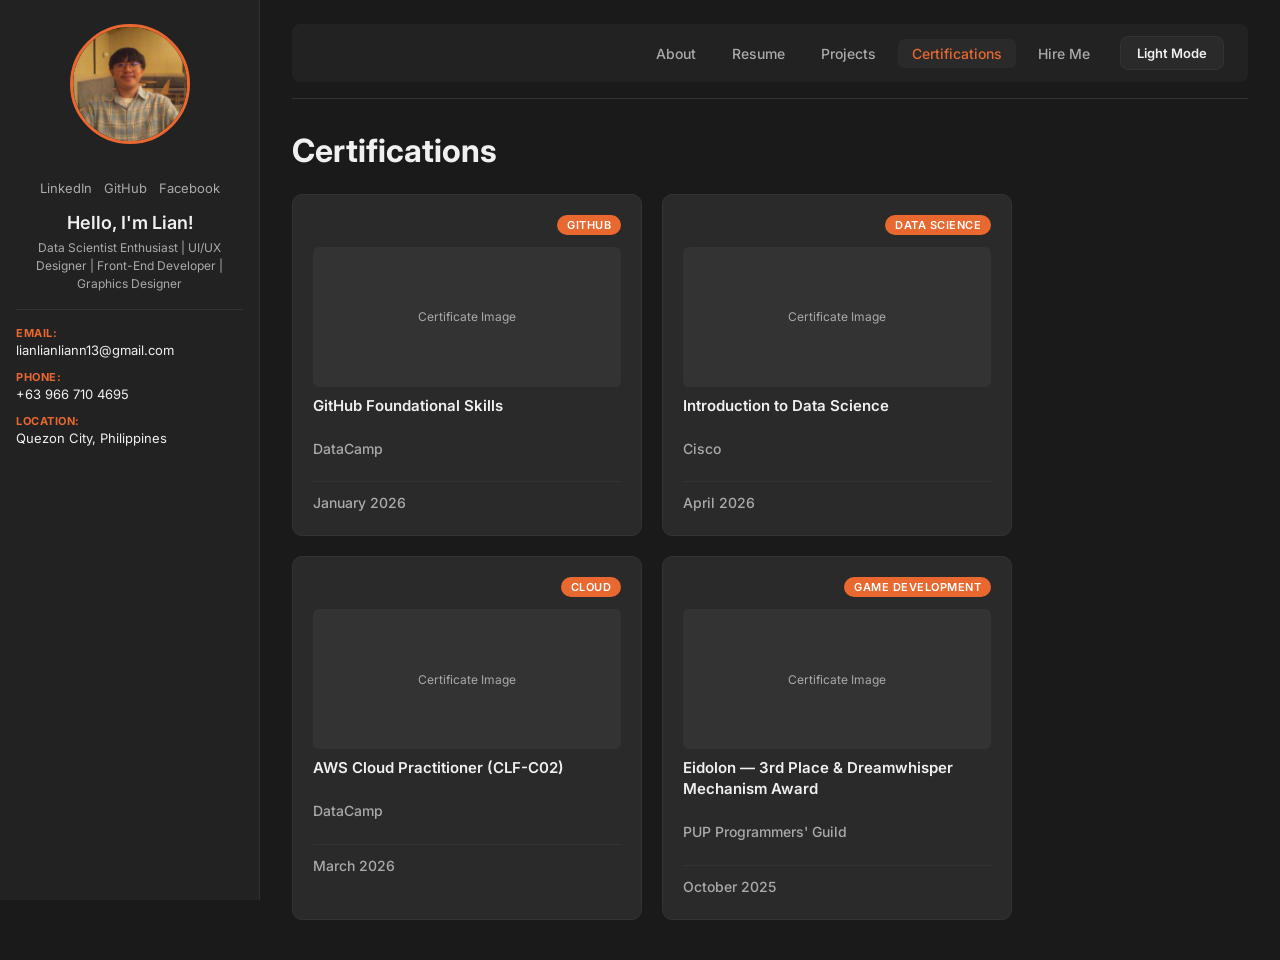
==== commit 1f6b4d93: "add persistent dark/light mode toggle" ====
--- a/certifications.html
+++ b/certifications.html
@@ -68,7 +68,10 @@
                     <li><a href="certifications.html" class="active">Certifications</a></li>
                     <li><a href="hire-me.html">Hire Me</a></li>
                 </ul>
+                <button id="theme-toggle" class="theme-btn">Light Mode</button>
             </nav>
+
+            <script src="js/script.js"></script>
 
             <hr class="nav-divider"/>
 
--- a/css/style.css
+++ b/css/style.css
@@ -834,4 +834,35 @@
 .copy-email-btn:hover {
     border-color: var(--accent);
     color: var(--accent);
+}
+
+/* ================================
+   MODE TOGGLE BUTTON
+================================ */
+[data-theme="light"] {
+    --bg-main: #f4f4f9;
+    --bg-sidebar: #ffffff;
+    --bg-card: #ffffff;
+    --text-primary: #222222;
+    --text-secondary: #555555;
+    --accent: #e86830;
+    --border: #cccccc;
+}
+
+.theme-btn {
+    background-color: var(--bg-card);
+    color: var(--text-primary);
+    border: 1px solid var(--border);
+    padding: 8px 16px;
+    border-radius: 8px;
+    cursor: pointer;
+    margin-left: 16px;
+    font-family: 'Inter', sans-serif;
+    font-size: 13px;
+    font-weight: 600;
+    transition: background-color 0.2s ease, border-color 0.2s ease;
+}
+
+.theme-btn:hover {
+    border-color: var(--accent);
 }
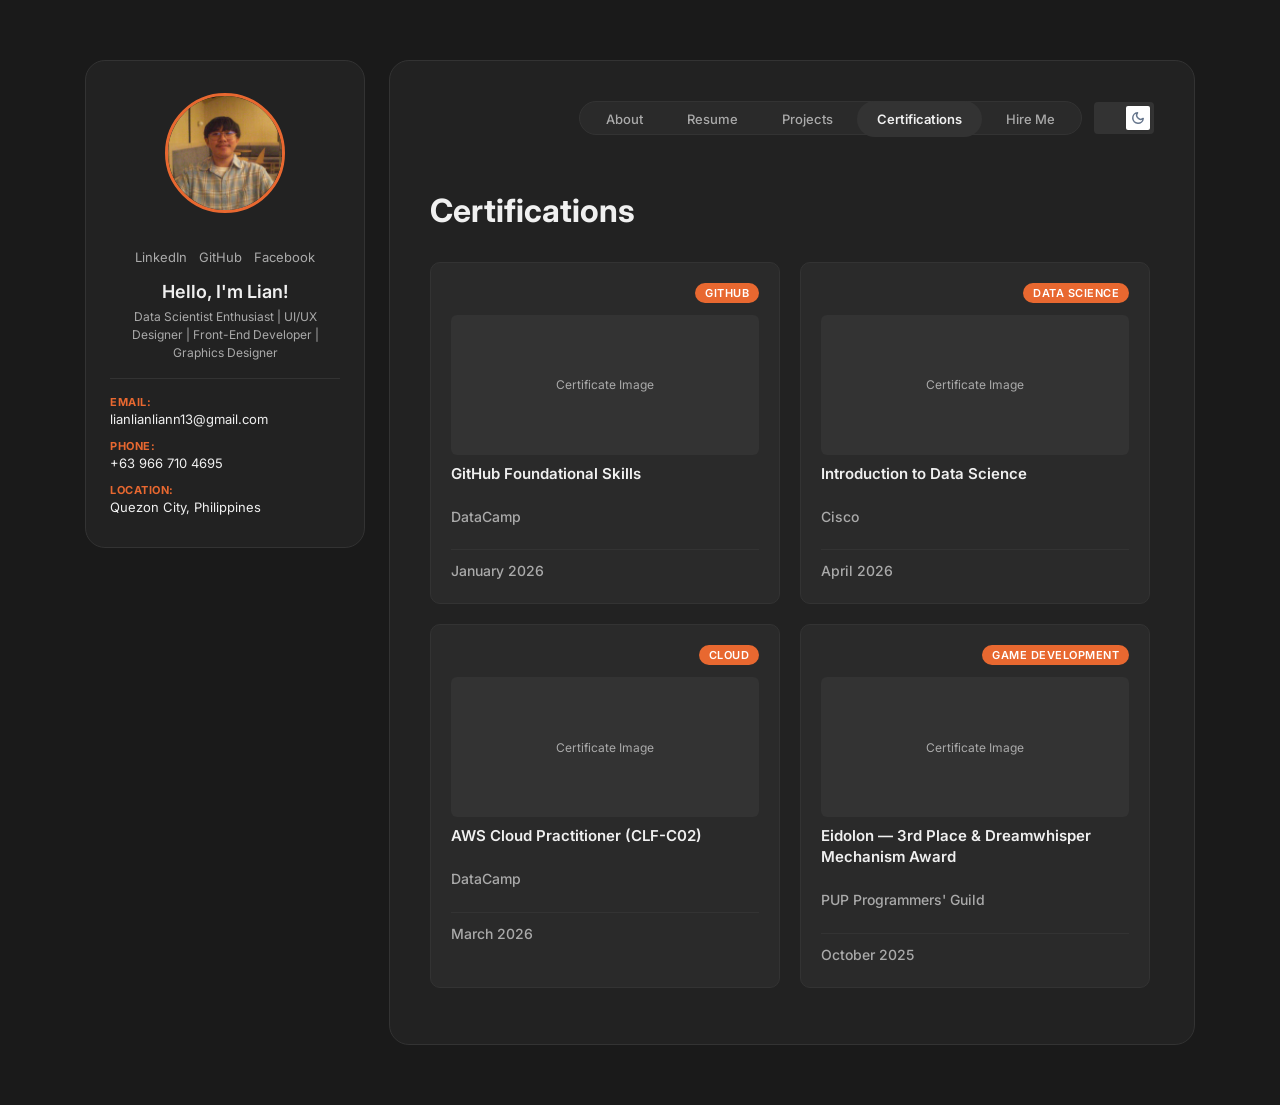
==== commit 0acdb698: "redo the styling of the light/dark mode" ====
--- a/certifications.html
+++ b/certifications.html
@@ -68,7 +68,9 @@
                     <li><a href="certifications.html" class="active">Certifications</a></li>
                     <li><a href="hire-me.html">Hire Me</a></li>
                 </ul>
-                <button id="theme-toggle" class="theme-btn">Light Mode</button>
+                <button id="theme-toggle" class="theme-switch" aria-label="Toggle Theme">
+                    <span class="switch-thumb"></span>
+                </button>
             </nav>
 
             <script src="js/script.js"></script>
--- a/css/style.css
+++ b/css/style.css
@@ -40,26 +40,34 @@
 ================================ */
 .layout-wrapper {
     display: flex;
-    min-height: 100vh;
+    justify-content: center;
+    gap: 24px; 
+    max-width: 1150px;
+    margin: 60px auto; 
+    padding: 0 20px;
 }
 
 .sidebar {
-    width: 260px;
-    min-width: 260px;
+    width: 280px;
+    min-width: 280px;
     background-color: var(--bg-sidebar);
-    border-right: 1px solid var(--border);
-    padding: 24px 16px;
-    position: fixed;
-    top: 0;
-    left: 0;
-    height: 100vh;
-    overflow-y: auto;
+    border: 1px solid var(--border);
+    border-radius: 20px; 
+    padding: 32px 24px;
+    position: sticky; 
+    top: 60px;
+    height: fit-content;
 }
 
 .main-content {
-    margin-left: 260px;
     flex: 1;
-    padding: 24px 32px;
+    background-color: var(--bg-sidebar);
+    border: 1px solid var(--border);
+    border-radius: 20px; 
+    padding: 40px;
+    position: relative; 
+    margin-left: 0; 
+    min-height: 80vh; 
 }
 
 /* ================================
@@ -150,43 +158,44 @@
     display: flex;
     justify-content: flex-end;
     align-items: center;
-    background-color: var(--bg-sidebar);
-    border-radius: 8px;
-    padding: 12px 24px;
+    margin-bottom: 40px; 
+    gap: 12px; 
 }
 
 .nav-links {
     list-style: none;
     display: flex;
-    gap: 8px;
-    margin: 0;
-    padding: 0;
+    gap: 4px; 
+    margin: 0;
+    padding: 6px; 
+    background-color: var(--bg-card); 
+    border: 1px solid var(--border);
+    border-radius: 40px; 
 }
 
 .nav-links li a {
     text-decoration: none;
     color: var(--text-secondary);
-    font-size: 14px;
+    font-size: 13px; 
     font-weight: 500;
-    padding: 6px 14px;
-    border-radius: 6px;
-    transition: color 0.2s ease, background-color 0.2s ease;
+    padding: 10px 20px; 
+    border-radius: 30px; 
+    transition: all 0.3s ease; 
 }
 
 .nav-links li a:hover {
-    color: var(--accent);
-    background-color: var(--bg-card);
+    color: var(--text-primary);
+    background-color: var(--bg-main); 
 }
 
 .nav-links li a.active {
-    color: var(--accent);
-    background-color: var(--bg-card);
+    color: var(--text-primary); 
+    background-color: var(--border); 
+    font-weight: 600; 
 }
 
 .nav-divider {
-    border: none;
-    border-top: 1px solid var(--border);
-    margin: 16px 0;
+    display: none;
 }
 
 /* ================================
@@ -200,7 +209,8 @@
     font-size: 32px;
     font-weight: 700;
     color: var(--text-primary);
-    margin-bottom: 8px;
+    margin-top: 0;
+    margin-bottom: 32px; 
 }
 
 .section-title {
@@ -344,14 +354,17 @@
     display: flex;
     align-items: center;
     justify-content: space-between;
-    max-width: 720px;
-    margin-bottom: 8px;
+    margin-bottom: 32px;
 }
 
 .page-title-wrapper .download-btn {
-    font-size: 12px;
-    padding: 6px 16px;
-    margin: 0;
+    font-size: 13px;
+    padding: 8px 20px;
+    margin: 0;
+}
+
+.page-title-wrapper .page-title {
+    margin-bottom: 0; 
 }
 
 /* ================================
@@ -839,30 +852,47 @@
 /* ================================
    MODE TOGGLE BUTTON
 ================================ */
-[data-theme="light"] {
-    --bg-main: #f4f4f9;
-    --bg-sidebar: #ffffff;
-    --bg-card: #ffffff;
-    --text-primary: #222222;
-    --text-secondary: #555555;
-    --accent: #e86830;
-    --border: #cccccc;
-}
-
-.theme-btn {
-    background-color: var(--bg-card);
-    color: var(--text-primary);
-    border: 1px solid var(--border);
-    padding: 8px 16px;
-    border-radius: 8px;
+.theme-switch {
+    width: 60px;
+    height: 32px;
+    background-color: #cbd5e1; 
+    border: none;
+    border-radius: 4px; 
+    position: relative;
     cursor: pointer;
-    margin-left: 16px;
-    font-family: 'Inter', sans-serif;
-    font-size: 13px;
-    font-weight: 600;
-    transition: background-color 0.2s ease, border-color 0.2s ease;
-}
-
-.theme-btn:hover {
-    border-color: var(--accent);
+    padding: 4px;
+    display: flex;
+    align-items: center;
+    transition: background-color 0.3s ease;
+}
+
+.switch-thumb {
+    width: 24px;
+    height: 24px;
+    background-color: #ffffff;
+    border-radius: 2px; 
+    position: absolute;
+    left: 4px;
+    display: flex;
+    align-items: center;
+    justify-content: center;
+    transition: transform 0.3s ease;
+    box-shadow: 0 1px 2px rgba(0,0,0,0.1);
+}
+
+
+[data-theme="dark"] .theme-switch {
+    background-color: var(--border);
+}
+
+[data-theme="dark"] .switch-thumb {
+    transform: translateX(28px); 
+}
+
+
+.switch-thumb svg {
+    width: 14px;
+    height: 14px;
+    stroke: #64748b;
+    stroke-width: 2.5;
 }
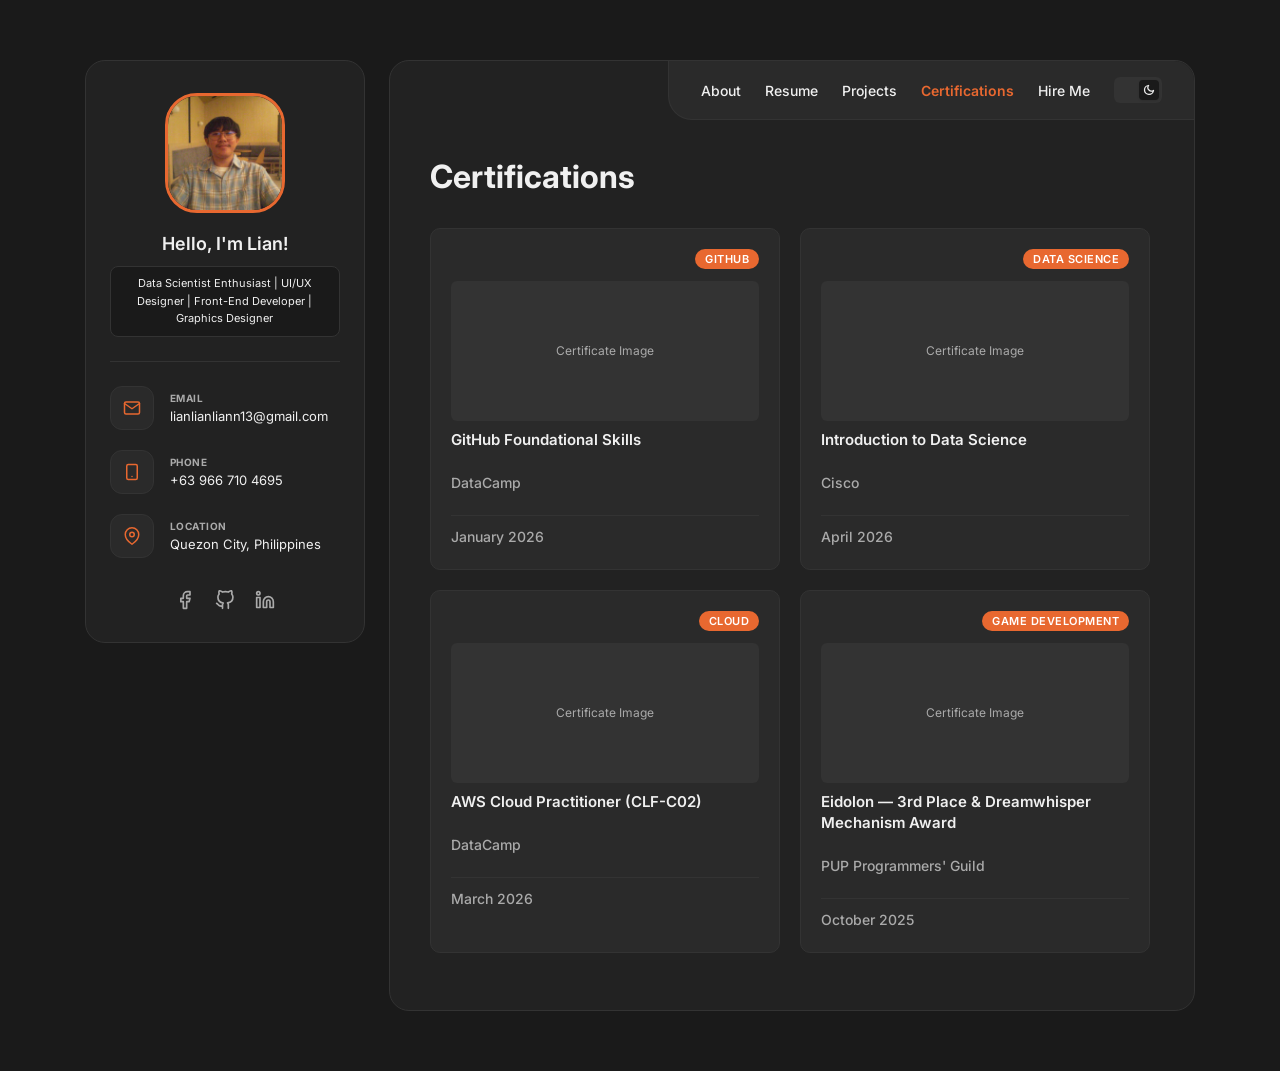
==== commit e22b4319: "redo the navbar styling" ====
--- a/certifications.html
+++ b/certifications.html
@@ -17,42 +17,58 @@
         <!-- SIDEBAR -->
         <aside class="sidebar">
 
-            <!-- Profile Picture -->
             <img src="images/lian-luigi-paredes.jpg"
                 alt="Profile Picture"
                 class="profile-pic"/>
 
-            <br />
-
-            <!-- Social Links -->
-            <div class="social-links">
-                <a href="https://www.linkedin.com/in/lian-paredes-87608a298/" target="_blank">LinkedIn</a>
-                <a href="https://github.com/lianlianliann" target="_blank">GitHub</a>
-                <a href="https://www.facebook.com/ventura.lian/" target="_blank">Facebook</a>
-            </div>
-
             <div class="sidebar-intro">
                 <h2>Hello, I'm Lian!</h2>
-                <p>Data Scientist Enthusiast | UI/UX Designer | Front-End Developer | Graphics Designer</p>
+                <div class="badge">Data Scientist Enthusiast | UI/UX Designer | Front-End Developer | Graphics Designer</div>
             </div>
 
             <hr class="sidebar-divider"/>
 
-            <!-- Contact Details -->
             <ul class="contact-list">
                 <li>
-                    <strong>Email:</strong>
-                    <p>lianlianliann13@gmail.com</p>
+                    <div class="contact-icon">
+                        <svg viewBox="0 0 24 24" fill="none" stroke="currentColor" stroke-width="2" stroke-linecap="round" stroke-linejoin="round"><path d="M4 4h16c1.1 0 2 .9 2 2v12c0 1.1-.9 2-2 2H4c-1.1 0-2-.9-2-2V6c0-1.1.9-2 2-2z"></path><polyline points="22,6 12,13 2,6"></polyline></svg>
+                    </div>
+                    <div class="contact-info">
+                        <strong>Email</strong>
+                        <p>lianlianliann13@gmail.com</p>
+                    </div>
                 </li>
                 <li>
-                    <strong>Phone:</strong>
-                    <p>+63 966 710 4695</p>
+                    <div class="contact-icon">
+                        <svg viewBox="0 0 24 24" fill="none" stroke="currentColor" stroke-width="2" stroke-linecap="round" stroke-linejoin="round"><rect x="5" y="2" width="14" height="20" rx="2" ry="2"></rect><line x1="12" y1="18" x2="12.01" y2="18"></line></svg>
+                    </div>
+                    <div class="contact-info">
+                        <strong>Phone</strong>
+                        <p>+63 966 710 4695</p>
+                    </div>
                 </li>
                 <li>
-                    <strong>Location:</strong>
-                    <p>Quezon City, Philippines</p>
+                    <div class="contact-icon">
+                        <svg viewBox="0 0 24 24" fill="none" stroke="currentColor" stroke-width="2" stroke-linecap="round" stroke-linejoin="round"><path d="M21 10c0 7-9 13-9 13s-9-6-9-13a9 9 0 0 1 18 0z"></path><circle cx="12" cy="10" r="3"></circle></svg>
+                    </div>
+                    <div class="contact-info">
+                        <strong>Location</strong>
+                        <p>Quezon City, Philippines</p>
+                    </div>
                 </li>
             </ul>
+
+            <div class="social-links">
+                <a href="https://www.facebook.com/ventura.lian/" target="_blank" aria-label="Facebook">
+                    <svg viewBox="0 0 24 24" fill="none" stroke="currentColor" stroke-width="2" stroke-linecap="round" stroke-linejoin="round"><path d="M18 2h-3a5 5 0 0 0-5 5v3H7v4h3v8h4v-8h3l1-4h-4V7a1 1 0 0 1 1-1h3z"></path></svg>
+                </a>
+                <a href="https://github.com/lianlianliann" target="_blank" aria-label="GitHub">
+                    <svg viewBox="0 0 24 24" fill="none" stroke="currentColor" stroke-width="2" stroke-linecap="round" stroke-linejoin="round"><path d="M9 19c-5 1.5-5-2.5-7-3m14 6v-3.87a3.37 3.37 0 0 0-.94-2.61c3.14-.35 6.44-1.54 6.44-7A5.44 5.44 0 0 0 20 4.77 5.07 5.07 0 0 0 19.91 1S18.73.65 16 2.48a13.38 13.38 0 0 0-7 0C6.27.65 5.09 1 5.09 1A5.07 5.07 0 0 0 5 4.77a5.44 5.44 0 0 0-1.5 3.78c0 5.42 3.3 6.61 6.44 7A3.37 3.37 0 0 0 9 18.13V22"></path></svg>
+                </a>
+                <a href="https://www.linkedin.com/in/lian-paredes-87608a298/" target="_blank" aria-label="LinkedIn">
+                    <svg viewBox="0 0 24 24" fill="none" stroke="currentColor" stroke-width="2" stroke-linecap="round" stroke-linejoin="round"><path d="M16 8a6 6 0 0 1 6 6v7h-4v-7a2 2 0 0 0-2-2 2 2 0 0 0-2 2v7h-4v-7a6 6 0 0 1 6-6z"></path><rect x="2" y="9" width="4" height="12"></rect><circle cx="4" cy="4" r="2"></circle></svg>
+                </a>
+            </div>
 
         </aside>
 
--- a/css/style.css
+++ b/css/style.css
@@ -50,13 +50,16 @@
 .sidebar {
     width: 280px;
     min-width: 280px;
-    background-color: var(--bg-sidebar);
+    background-color: var(--bg-sidebar); 
     border: 1px solid var(--border);
     border-radius: 20px; 
     padding: 32px 24px;
     position: sticky; 
     top: 60px;
     height: fit-content;
+    display: flex;
+    flex-direction: column;
+    align-items: center;
 }
 
 .main-content {
@@ -64,7 +67,7 @@
     background-color: var(--bg-sidebar);
     border: 1px solid var(--border);
     border-radius: 20px; 
-    padding: 40px;
+    padding: 80px 40px 40px; 
     position: relative; 
     margin-left: 0; 
     min-height: 80vh; 
@@ -76,121 +79,170 @@
 .profile-pic {
     width: 120px;
     height: 120px;
-    border-radius: 50%;
-    border: 3px solid var(--accent);
+    border-radius: 32px; 
+    border: 3px solid var(--accent); 
     display: block;
-    margin: 0 auto 16px auto;
+    margin: 0 auto 20px auto;
     object-fit: cover;
-}
-
-.social-links {
-    display: flex;
-    justify-content: center;
-    gap: 12px;
-    margin-bottom: 16px;
-}
-
-.social-links a {
-    color: var(--text-secondary);
-    text-decoration: none;
-    font-size: 13px;
-    transition: color 0.2s ease;
-}
-
-.social-links a:hover {
-    color: var(--accent);
 }
 
 .sidebar-intro {
     text-align: center;
-    margin-bottom: 16px;
+    margin-bottom: 0; 
+    width: 100%;
 }
 
 .sidebar-intro h2 {
     font-size: 18px;
     font-weight: 600;
     color: var(--text-primary);
-    margin-bottom: 6px;
-}
-
-.sidebar-intro p {
-    font-size: 12px;
-    color: var(--text-secondary);
-    line-height: 1.5;
+    margin-bottom: 12px;
+}
+
+.sidebar-intro .badge {
+    display: inline-block;
+    font-size: 11px;
+    color: var(--text-primary);
+    background-color: var(--bg-main); 
+    border: 1px solid var(--border);
+    padding: 8px 12px;
+    border-radius: 8px;
+    line-height: 1.6;
 }
 
 .sidebar-divider {
+    width: 100%;
     border: none;
     border-top: 1px solid var(--border);
-    margin: 16px 0;
+    margin: 24px 0;
 }
 
 .contact-list {
     list-style: none;
     display: flex;
     flex-direction: column;
-    gap: 12px;
+    gap: 20px;
+    width: 100%;
+    margin-bottom: 32px;
 }
 
 .contact-list li {
     display: flex;
+    align-items: center;
+    gap: 16px;
+}
+
+.contact-icon {
+    width: 44px;
+    height: 44px;
+    min-width: 44px;
+    background-color: var(--bg-card);
+    border: 1px solid var(--border);
+    border-radius: 12px;
+    display: flex;
+    align-items: center;
+    justify-content: center;
+    color: var(--accent); /* Restored orange accent for the icons */
+}
+
+.contact-icon svg {
+    width: 18px;
+    height: 18px;
+}
+
+.contact-info {
+    display: flex;
     flex-direction: column;
-    gap: 2px;
-}
-
-.contact-list strong {
-    font-size: 11px;
+    gap: 4px;
+}
+
+.contact-info strong {
+    font-size: 10px;
     text-transform: uppercase;
     letter-spacing: 0.5px;
-    color: var(--accent);
-}
-
-.contact-list p {
+    color: var(--text-secondary);
+}
+
+.contact-info p {
     font-size: 13px;
     color: var(--text-primary);
     margin: 0;
+    word-break: break-word;
+}
+
+.social-links {
+    display: flex;
+    justify-content: center;
+    gap: 20px;
+    margin-top: auto;
+    width: 100%;
+}
+
+.social-links a {
+    color: var(--text-secondary);
+    text-decoration: none;
+    display: flex;
+    align-items: center;
+    justify-content: center;
+    transition: color 0.2s ease, transform 0.2s ease;
+}
+
+.social-links a svg {
+    width: 20px;
+    height: 20px;
+}
+
+.social-links a:hover {
+    color: var(--accent); /* Restored orange hover color */
+    transform: translateY(-2px);
 }
 
 /* ================================
    NAVIGATION
 ================================ */
 .navbar {
-    display: flex;
-    justify-content: flex-end;
-    align-items: center;
-    margin-bottom: 40px; 
-    gap: 12px; 
+    position: absolute;
+    top: 0;
+    right: 0;
+    background-color: var(--bg-card); 
+    padding: 16px 32px; 
+    border-bottom-left-radius: 24px; 
+    border-top-right-radius: 20px; 
+    border-left: 1px solid var(--border);
+    border-bottom: 1px solid var(--border);
+    display: flex;
+    align-items: center;
+    gap: 24px; 
 }
 
 .nav-links {
     list-style: none;
     display: flex;
-    gap: 4px; 
-    margin: 0;
-    padding: 6px; 
-    background-color: var(--bg-card); 
-    border: 1px solid var(--border);
-    border-radius: 40px; 
+    gap: 24px; 
+    margin: 0;
+    padding: 0;
+    background-color: transparent;
+    border: none;
 }
 
 .nav-links li a {
     text-decoration: none;
-    color: var(--text-secondary);
-    font-size: 13px; 
+    color: var(--text-primary);
+    font-size: 14px; 
     font-weight: 500;
-    padding: 10px 20px; 
-    border-radius: 30px; 
-    transition: all 0.3s ease; 
+    padding: 0;
+    transition: color 0.2s ease; 
 }
 
 .nav-links li a:hover {
-    color: var(--text-primary);
-    background-color: var(--bg-main); 
+    color: var(--accent);
+    background-color: transparent; 
 }
 
 .nav-links li a.active {
-    color: var(--text-primary); 
-    background-color: var(--border); 
+    color: var(--accent); 
+    background-color: transparent; 
+    border: none; 
     font-weight: 600; 
 }
 
@@ -279,6 +331,7 @@
     gap: 16px;
     margin-top: 16px;
     max-width: 720px;
+    align-items: start; /* Prevents cards from stretching to match row height */
 }
 
 .skill-category {
@@ -853,26 +906,26 @@
    MODE TOGGLE BUTTON
 ================================ */
 .theme-switch {
-    width: 60px;
-    height: 32px;
+    width: 48px;  
+    height: 26px; 
     background-color: #cbd5e1; 
     border: none;
-    border-radius: 4px; 
+    border-radius: 6px; 
     position: relative;
     cursor: pointer;
-    padding: 4px;
+    padding: 3px;
     display: flex;
     align-items: center;
     transition: background-color 0.3s ease;
 }
 
 .switch-thumb {
-    width: 24px;
-    height: 24px;
+    width: 20px;  
+    height: 20px;
     background-color: #ffffff;
-    border-radius: 2px; 
+    border-radius: 4px; 
     position: absolute;
-    left: 4px;
+    left: 3px;
     display: flex;
     align-items: center;
     justify-content: center;
@@ -880,19 +933,218 @@
     box-shadow: 0 1px 2px rgba(0,0,0,0.1);
 }
 
-
 [data-theme="dark"] .theme-switch {
-    background-color: var(--border);
+    background-color: var(--border); 
 }
 
 [data-theme="dark"] .switch-thumb {
-    transform: translateX(28px); 
-}
-
+    transform: translateX(22px); 
+    background-color: var(--bg-main); 
+}
+
+[data-theme="dark"] .switch-thumb svg {
+    stroke: var(--text-primary); 
+}
 
 .switch-thumb svg {
-    width: 14px;
-    height: 14px;
-    stroke: #64748b;
+    width: 12px;
+    height: 12px;
+    stroke: #64748b; 
     stroke-width: 2.5;
+    transition: stroke 0.3s ease;
+}
+
+/* ================================
+   LIGHT MODE VARIABLES
+================================ */
+[data-theme="light"] {
+    --bg-main: #f4f4f9;
+    --bg-sidebar: #ffffff;
+    --bg-card: #ffffff;
+    --text-primary: #222222;
+    --text-secondary: #555555;
+    --border: #cccccc;
+}
+
+/* ================================
+   SMOOTH THEME TRANSITION
+================================ */
+body, .sidebar, .main-content, .card, .cert-card, .skill-category, .form-input, .form-textarea, .nav-links {
+    transition: background-color 0.3s ease, color 0.3s ease, border-color 0.3s ease, transform 0.2s ease;
+}
+
+/* ================================
+   TYPING ANIMATION CURSOR
+================================ */
+.cursor {
+    display: inline-block;
+    animation: blink 1s step-end infinite;
+    color: var(--accent);
+    margin-left: 2px;
+}
+
+@keyframes blink {
+    0%, 100% { opacity: 1; }
+    50% { opacity: 0; }
+}
+
+/* ================================
+   TECH STACK CAROUSEL
+================================ */
+.carousel-container {
+    width: 100%;
+    overflow: hidden;
+    margin-top: 16px;
+    margin-bottom: 32px;
+    max-width: 720px;
+    display: flex;
+    justify-content: center;
+    padding: 20px 0; 
+}
+
+.carousel-track {
+    display: flex;
+    align-items: center;
+    gap: 40px;
+    width: max-content;
+}
+
+.carousel-item {
+    opacity: 0.3;
+    transform: scale(0.85); 
+    transition: opacity 0.5s ease, transform 0.5s ease;
+    display: flex;
+    align-items: center;
+    justify-content: center;
+}
+
+.carousel-item img {
+    width: 60px;
+    height: 60px;
+}
+
+.carousel-item.active {
+    opacity: 1;
+    transform: scale(1.50); 
+}
+
+/* ================================
+   SKILLS ACCORDION
+================================ */
+.skill-category {
+    cursor: pointer;
+}
+
+.skill-category h3 {
+    position: relative;
+    margin-bottom: 0; 
+    transition: margin-bottom 0.3s ease;
+}
+
+.skill-category.active h3 {
+    margin-bottom: 12px;
+}
+
+.skill-category h3::after {
+    content: '+';
+    position: absolute;
+    right: 0;
+    top: 0;
+    font-size: 18px;
+    font-weight: 400;
+    line-height: 1;
+    transition: transform 0.3s ease;
+}
+
+.skill-category.active h3::after {
+    transform: rotate(45deg);
+}
+
+.skill-category ul {
+    max-height: 0;
+    overflow: hidden;
+    opacity: 0;
+    transition: max-height 0.3s ease, opacity 0.3s ease;
+}
+
+.skill-category.active ul {
+    opacity: 1;
+}
+
+/* ================================
+   FADE-IN ANIMATION
+================================ */
+.fade-in {
+    opacity: 0;
+    transform: translateY(20px);
+    transition: opacity 0.6s ease-out, transform 0.6s ease-out;
+    will-change: opacity, transform;
+}
+
+.fade-in.visible {
+    opacity: 1;
+    transform: translateY(0);
+}
+
+/* ================================
+   TOAST NOTIFICATION
+================================ */
+.toast-notification {
+    position: fixed;
+    bottom: 20px;
+    right: -350px;
+    background-color: var(--bg-card);
+    color: var(--text-primary);
+    border-left: 4px solid var(--accent);
+    padding: 16px 24px;
+    border-radius: 8px;
+    box-shadow: 0 4px 12px rgba(0,0,0,0.3);
+    font-size: 14px;
+    font-weight: 500;
+    z-index: 1000;
+    transition: right 0.4s ease;
+}
+
+.toast-notification.show {
+    right: 20px;
+}
+
+.toast-notification.success {
+    border-left-color: #28a745;
+}
+
+.toast-notification.error {
+    border-left-color: var(--accent);
+}
+
+/* ================================
+   INLINE FORM VALIDATION
+================================ */
+.input-wrapper {
+    display: flex;
+    flex-direction: column;
+    flex: 1;
+}
+
+.error-text {
+    color: var(--accent);
+    font-size: 12px;
+    font-weight: 500;
+    margin-left: 4px;
+    max-height: 0;
+    opacity: 0;
+    overflow: hidden;
+    transition: max-height 0.2s ease, opacity 0.2s ease, margin-bottom 0.2s ease;
+}
+
+
+.input-wrapper.error .error-text {
+    max-height: 20px;
+    opacity: 1;
+    margin-bottom: 6px; 
+}
+
+.input-wrapper.error .form-input,
+.input-wrapper.error .form-textarea {
+    border-color: var(--accent);
 }
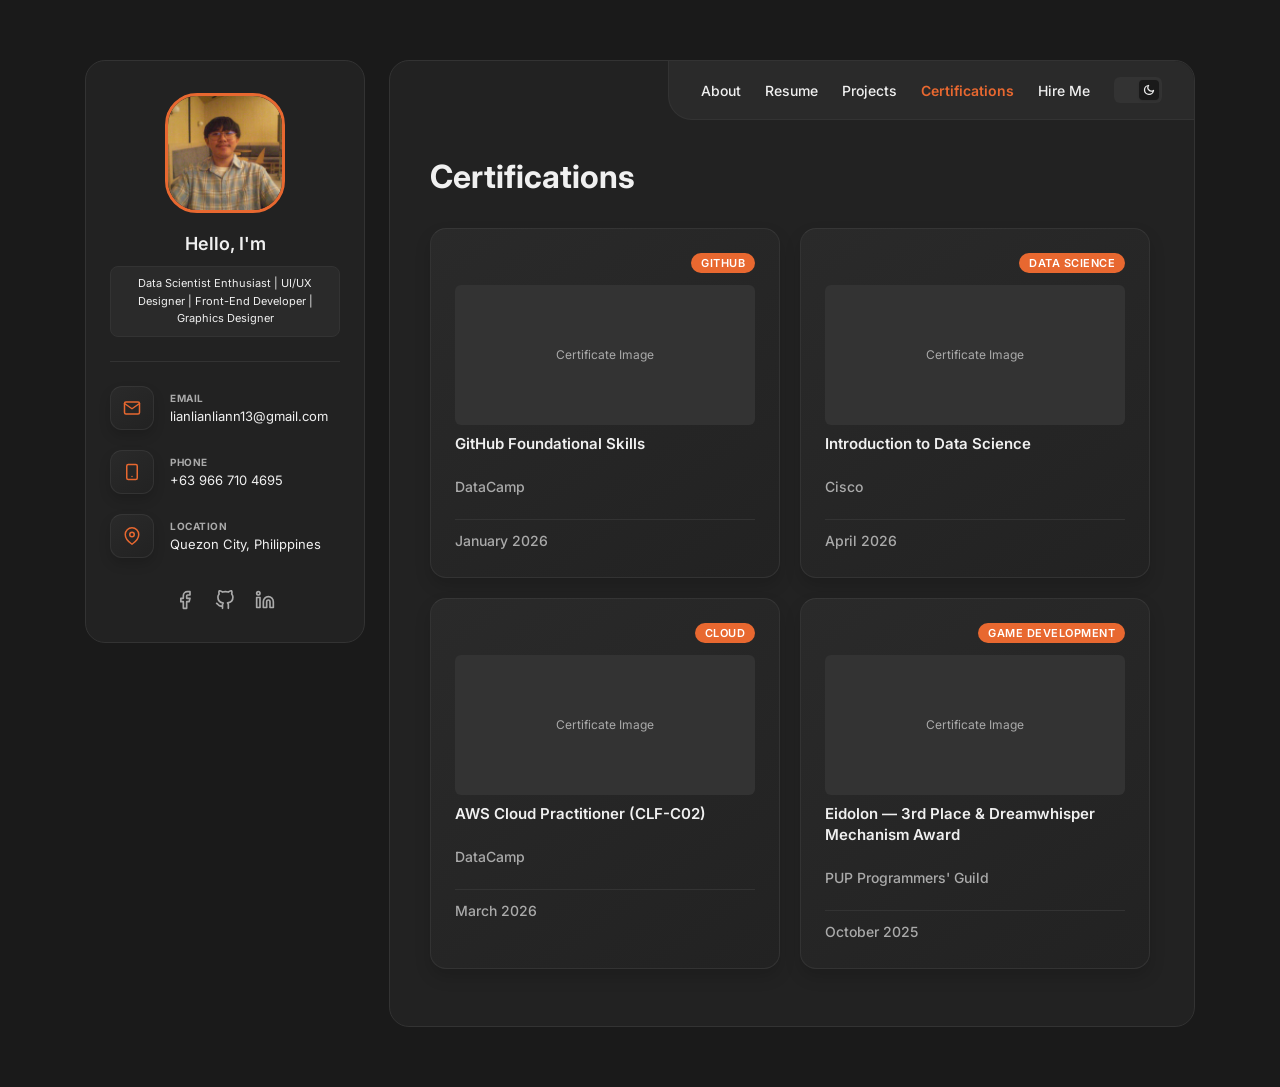
==== commit d4279efd: "redesign certifications" ====
--- a/certifications.html
+++ b/certifications.html
@@ -100,7 +100,7 @@
                 <div class="certifications-grid">
 
                     <!-- CERTIFICATION 1 -->
-                    <div class="cert-card">
+                    <div class="cert-card fade-in">
                         <div class="cert-header">
                             <span class="cert-category">GitHub</span>
                         </div>
@@ -115,7 +115,7 @@
                     </div>
 
                     <!-- CERTIFICATION 2 -->
-                    <div class="cert-card">
+                    <div class="cert-card fade-in">
                         <div class="cert-header">
                             <span class="cert-category">Data Science</span>
                         </div>
@@ -130,7 +130,7 @@
                     </div>
 
                     <!-- CERTIFICATION 3 -->
-                    <div class="cert-card">
+                    <div class="cert-card fade-in">
                         <div class="cert-header">
                             <span class="cert-category">Cloud</span>
                         </div>
@@ -145,7 +145,7 @@
                     </div>
 
                     <!-- CERTIFICATION 4 -->
-                    <div class="cert-card">
+                    <div class="cert-card fade-in">
                         <div class="cert-header">
                             <span class="cert-category">Game Development</span>
                         </div>
--- a/css/style.css
+++ b/css/style.css
@@ -103,7 +103,7 @@
     display: inline-block;
     font-size: 11px;
     color: var(--text-primary);
-    background-color: var(--bg-main); 
+    background-color: var(--bg-card); 
     border: 1px solid var(--border);
     padding: 8px 12px;
     border-radius: 8px;
@@ -132,17 +132,25 @@
     gap: 16px;
 }
 
+.contact-list li:hover .contact-icon {
+    transform: translateY(-3px);
+    box-shadow: 0 8px 18px rgba(0, 0, 0, 0.25);
+}
+
 .contact-icon {
     width: 44px;
     height: 44px;
     min-width: 44px;
-    background-color: var(--bg-card);
-    border: 1px solid var(--border);
+    background: linear-gradient(145deg, var(--bg-card) 0%, var(--bg-sidebar) 100%);
+    border: 1px solid var(--border);
+    border-top: 1px solid rgba(255, 255, 255, 0.08);
     border-radius: 12px;
     display: flex;
     align-items: center;
     justify-content: center;
-    color: var(--accent); /* Restored orange accent for the icons */
+    color: var(--accent);
+    box-shadow: 0 6px 12px rgba(0, 0, 0, 0.15); 
+    transition: transform 0.3s ease, box-shadow 0.3s ease;
 }
 
 .contact-icon svg {
@@ -285,41 +293,91 @@
 }
 
 /* ================================
+   GENERAL CARDS (Shared)
+================================ */
+.skill-category, .project-card, .cert-card, .availability-card {
+    background: linear-gradient(145deg, var(--bg-card), var(--bg-sidebar));
+    border: 1px solid var(--border);
+    border-radius: var(--radius-md);
+    transition: transform 0.3s ease, border-color 0.3s ease, box-shadow 0.3s ease;
+}
+
+.skill-category:hover, .project-card:hover, .cert-card:hover {
+    transform: translateY(-4px);
+    border-color: var(--text-secondary);
+    box-shadow: 0 8px 24px rgba(0,0,0,0.2);
+}
+
+/* ================================
    WHAT I DO CARDS
 ================================ */
 .cards-grid {
     display: grid;
     grid-template-columns: repeat(2, 1fr);
-    gap: 16px;
-    margin-top: 16px;
-    max-width: 720px;
+    gap: 24px;
+    margin-top: 24px;
 }
 
 .card {
-    background-color: var(--bg-card);
-    border: 1px solid var(--border);
-    border-radius: 10px;
-    padding: 20px;
-    transition: transform 0.2s ease, border-color 0.2s ease;
-}
-
+    background: linear-gradient(145deg, var(--bg-card) 0%, var(--bg-sidebar) 100%);
+    border: 1px solid var(--border);
+    border-top: 1px solid rgba(255, 255, 255, 0.08); 
+    border-radius: 16px;
+    padding: 32px 24px;
+    display: flex;
+    align-items: flex-start;
+    gap: 20px;
+    box-shadow: 0 8px 16px rgba(0, 0, 0, 0.15); 
+    transition: transform 0.3s ease, border-color 0.3s ease, box-shadow 0.3s ease;
+    cursor: pointer; 
+}
+
+.card.visible:hover,
 .card:hover {
-    transform: translateY(-4px);
+    transform: translateY(-6px);
     border-color: var(--accent);
-}
-
-.card h4 {
-    font-size: 15px;
+    box-shadow: 0 12px 30px rgba(0, 0, 0, 0.3);
+}
+
+.card-icon {
+    color: var(--accent); 
+    width: 36px;
+    height: 36px;
+    min-width: 36px;
+    display: flex;
+    align-items: flex-start;
+}
+
+.card-icon svg {
+    width: 100%;
+    height: 100%;
+    stroke-width: 1.5;
+}
+
+.card-content {
+    display: flex;
+    flex-direction: column;
+    gap: 8px;
+}
+
+.card-content h4 {
+    font-size: 18px;
     font-weight: 600;
     color: var(--text-primary);
-    margin-bottom: 8px;
-}
-
-.card p {
-    font-size: 13px;
+    margin: 0;
+}
+
+.card-content p {
+    font-size: 14px;
     color: var(--text-secondary);
     line-height: 1.6;
     margin: 0;
+}
+
+@media (max-width: 768px) {
+    .cards-grid {
+        grid-template-columns: 1fr; /* Ensures it stacks only on small screens */
+    }
 }
 
 /* ================================
@@ -480,22 +538,25 @@
 .affiliations-grid {
     display: grid;
     grid-template-columns: repeat(2, 1fr);
-    gap: 16px;
-    margin-top: 16px;
+    gap: 24px; /* Adjusted to match What I Do grid */
+    margin-top: 24px;
     max-width: 720px;
 }
 
 .affiliation-card {
-    background-color: var(--bg-card);
-    border: 1px solid var(--border);
-    border-radius: 10px;
-    padding: 20px;
-    transition: border-color 0.2s ease, transform 0.2s ease;
+    background: linear-gradient(145deg, var(--bg-card) 0%, var(--bg-sidebar) 100%);
+    border: 1px solid var(--border);
+    border-top: 1px solid rgba(255, 255, 255, 0.08);
+    border-radius: 16px; /* Smoother corners */
+    padding: 24px;
+    box-shadow: 0 8px 16px rgba(0, 0, 0, 0.15);
+    transition: transform 0.3s ease, border-color 0.3s ease, box-shadow 0.3s ease;
 }
 
 .affiliation-card:hover {
+    transform: translateY(-6px);
     border-color: var(--accent);
-    transform: translateY(-4px);
+    box-shadow: 0 12px 30px rgba(0, 0, 0, 0.3);
 }
 
 .affiliation-card h3 {
@@ -528,113 +589,146 @@
 }
 
 /* ================================
-   PROJECTS BASE
-================================ */
-.project-list {
-    display: flex;
-    flex-direction: column;
-    gap: 40px;
+   PROJECTS GRID & CARDS
+================================ */
+.projects-grid {
+    display: grid;
+    grid-template-columns: repeat(2, 1fr);
+    gap: 24px;
     margin-top: 24px;
-    max-width: 520px;
-}
-
-/* ================================
-   PROJECTS CARDS
-================================ */
+    max-width: 760px;
+}
+
 .project-card {
-    display: flex;
-    flex-direction: column;
-    gap: 16px;
-    background-color: var(--bg-card);
-    border: 1px solid var(--border);
-    border-radius: 10px;
+    background: linear-gradient(145deg, var(--bg-card) 0%, var(--bg-sidebar) 100%);
+    border: 1px solid var(--border);
+    border-top: 1px solid rgba(255, 255, 255, 0.08);
+    border-radius: 16px;
+    overflow: hidden; 
+    box-shadow: 0 8px 16px rgba(0, 0, 0, 0.15);
+    transition: transform 0.3s ease, border-color 0.3s ease, box-shadow 0.3s ease;
+}
+
+/* Force hover lift to override the JS fade-in animation */
+.project-card.visible:hover,
+.project-card:hover {
+    transform: translateY(-6px);
+    border-color: var(--accent);
+    box-shadow: 0 12px 30px rgba(0, 0, 0, 0.3);
+}
+
+.project-link {
+    text-decoration: none;
+    color: inherit;
+    display: block;
+}
+
+/* ================================
+   PROJECTS IMAGE & HOVER OVERLAY
+================================ */
+.project-image-wrapper {
+    position: relative;
+    width: 100%;
+    height: 220px;
     overflow: hidden;
-    transition: border-color 0.2s ease, transform 0.2s ease;
-}
-
-.project-card:hover {
-    border-color: var(--accent);
-    transform: translateY(-4px);
 }
 
 .project-image-placeholder {
     width: 100%;
-    height: 180px;
-    background-color: var(--border);
+    height: 100%;
+    background-color: var(--bg-main);
     display: flex;
     align-items: center;
     justify-content: center;
+    transition: transform 0.4s ease;
 }
 
 .project-image-placeholder p {
+    color: var(--text-secondary);
+    font-size: 14px;
+}
+
+.project-card:hover .project-image-placeholder {
+    transform: scale(1.08);
+}
+
+.project-overlay {
+    position: absolute;
+    top: 0;
+    left: 0;
+    width: 100%;
+    height: 100%;
+    background-color: rgba(0, 0, 0, 0.4);
+    display: flex;
+    align-items: center;
+    justify-content: center;
+    opacity: 0;
+    transition: opacity 0.3s ease;
+    z-index: 10;
+}
+
+.project-card:hover .project-overlay {
+    opacity: 1;
+}
+
+.eye-icon-wrapper {
+    width: 48px;
+    height: 48px;
+    background-color: var(--bg-card);
+    border-radius: 12px;
+    display: flex;
+    align-items: center;
+    justify-content: center;
+    color: var(--accent);
+    box-shadow: 0 4px 12px rgba(0,0,0,0.3);
+    transform: scale(0.8) translateY(10px);
+    transition: transform 0.3s ease, color 0.3s ease;
+}
+
+.project-card:hover .eye-icon-wrapper {
+    transform: scale(1) translateY(0);
+}
+
+.eye-icon-wrapper svg {
+    width: 24px;
+    height: 24px;
+    stroke-width: 2;
+}
+
+/* ================================
+   PROJECTS INFO TEXT
+================================ */
+.project-info {
+    padding: 24px;
+    display: flex;
+    flex-direction: column;
+    gap: 8px;
+}
+
+.project-meta {
     font-size: 13px;
     color: var(--text-secondary);
-    margin: 0;
-}
-
-.project-info {
-    padding: 0 20px 20px 20px;
+    font-weight: 500;
 }
 
 .project-info h2 {
     font-size: 20px;
     font-weight: 700;
     color: var(--text-primary);
-    margin-bottom: 10px;
+    margin: 0;
 }
 
 .project-info p {
-    font-size: 13px;
-    color: var(--text-secondary);
-    line-height: 1.8;
-    margin: 0;
-}
-
-/* ================================
-   PROJECTS TAGS & BUTTON
-================================ */
-
-.project-tags {
-    display: flex;
-    flex-wrap: wrap;
-    gap: 8px;
-    margin-top: 16px;
-    margin-bottom: 16px;
-}
-
-.tag {
-    font-size: 12px;
-    font-weight: 500;
-    color: var(--accent);
-    background-color: var(--bg-main);
-    border: 1px solid var(--accent);
-    border-radius: 20px;
-    padding: 4px 12px;
-    transition: background-color 0.2s ease, color 0.2s ease;
-}
-
-.tag:hover {
-    background-color: var(--accent);
-    color: #ffffff;
-}
-
-.demo-btn {
-    display: inline-flex;
-    align-items: center;
-    gap: 6px;
-    font-size: 13px;
-    font-weight: 600;
-    color: var(--text-primary);
-    text-decoration: none;
-    border: 1px solid var(--border);
-    border-radius: 8px;
-    padding: 8px 16px;
-    transition: background-color 0.2s ease, border-color 0.2s ease;
-}
-
-.demo-btn:hover {
-    background-color: var(--accent);
-    border-color: var(--accent);
+    font-size: 14px;
+    color: var(--text-secondary);
+    line-height: 1.6;
+    margin: 0;
+}
+
+@media (max-width: 768px) {
+    .projects-grid {
+        grid-template-columns: 1fr; 
+    }
 }
 
 /* ================================
@@ -652,19 +746,24 @@
    CERTIFICATIONS CARDS
 ================================ */
 .cert-card {
-    background-color: var(--bg-card);
-    border: 1px solid var(--border);
-    border-radius: 10px;
-    padding: 20px;
+    background: linear-gradient(145deg, var(--bg-card) 0%, var(--bg-sidebar) 100%);
+    border: 1px solid var(--border);
+    border-top: 1px solid rgba(255, 255, 255, 0.08);
+    border-radius: 16px; /* Matched to 16px to stay consistent with other cards */
+    padding: 24px;
     display: flex;
     flex-direction: column;
     gap: 8px;
-    transition: border-color 0.2s ease, transform 0.2s ease;
-}
-
+    box-shadow: 0 8px 16px rgba(0, 0, 0, 0.15);
+    transition: transform 0.3s ease, border-color 0.3s ease, box-shadow 0.3s ease;
+    cursor: pointer;
+}
+
+.cert-card.visible:hover,
 .cert-card:hover {
+    transform: translateY(-6px);
     border-color: var(--accent);
-    transform: translateY(-4px);
+    box-shadow: 0 12px 30px rgba(0, 0, 0, 0.3);
 }
 
 .cert-title {
